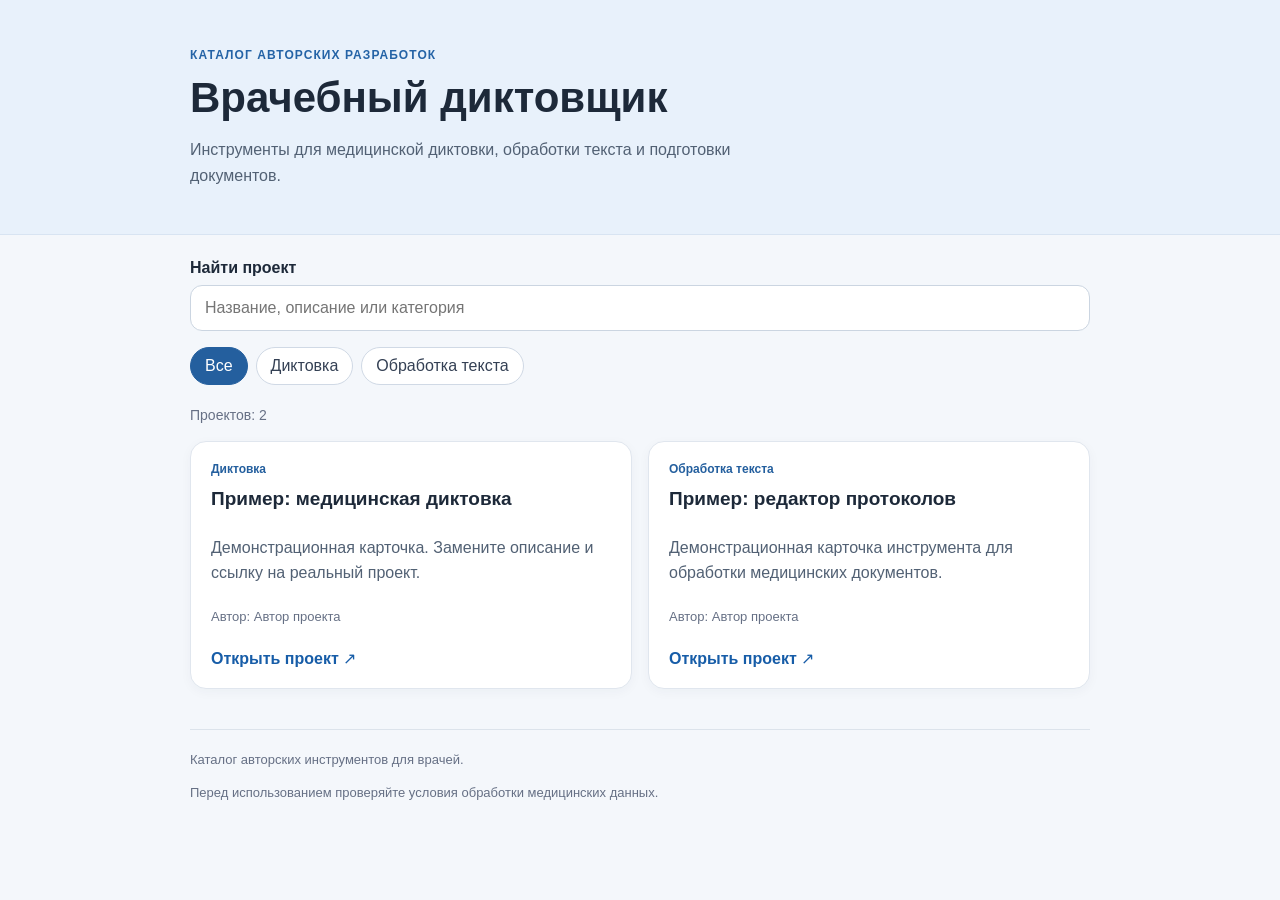
==== index.html @ 353eb16a "Fix encoding and restore catalog text" ====
<!doctype html>
<html lang="ru">
<head>
  <meta charset="utf-8">
  <meta name="viewport" content="width=device-width, initial-scale=1">
  <meta name="theme-color" content="#f4f7fb">
  <meta name="description" content="Каталог авторских инструментов для врачебной диктовки и подготовки медицинских документов.">
  <title>Врачебный диктовщик — каталог проектов</title>
  <link rel="stylesheet" href="./css/style.css">
  <script src="https://telegram.org/js/telegram-web-app.js"></script>
  <script src="./js/app.js" defer></script>
</head>
<body>
  <header class="hero">
    <div class="container">
      <p class="eyebrow">КАТАЛОГ АВТОРСКИХ РАЗРАБОТОК</p>
      <h1>Врачебный диктовщик</h1>
      <p class="subtitle">Инструменты для медицинской диктовки, обработки текста и подготовки документов.</p>
    </div>
  </header>

  <main class="container">
    <label class="search-label" for="search">Найти проект</label>
    <input id="search" class="search" type="search" placeholder="Название, описание или категория">

    <nav id="categories" class="categories" aria-label="Категории"></nav>
    <p id="status" class="status" role="status">Загрузка каталога…</p>
    <section id="projects" class="projects" aria-label="Проекты"></section>

    <footer>
      Каталог авторских инструментов для врачей.
      <p>Перед использованием проверяйте условия обработки медицинских данных.</p>
    </footer>
  </main>
</body>
</html>
---- css/style.css ----
:root {
  font-family: -apple-system, BlinkMacSystemFont, "Segoe UI", sans-serif;
  color: #1d2939;
  background: #f4f7fb;
  font-synthesis: none;
}

* { box-sizing: border-box; }
body { margin: 0; }
.container { width: min(100% - 32px, 900px); margin-inline: auto; }

.hero {
  padding: 36px 0 30px;
  background: #e8f1fb;
  border-bottom: 1px solid #d8e4f2;
}

.eyebrow { color: #2463a6; font-size: 12px; font-weight: 700; letter-spacing: .09em; }
h1 { margin: 12px 0; font-size: clamp(28px, 6vw, 42px); line-height: 1.12; }
.subtitle { max-width: 620px; color: #526174; line-height: 1.6; }

.search-label { display: block; margin: 24px 0 8px; font-weight: 600; }
.search {
  width: 100%; padding: 13px 14px; border: 1px solid #cbd5e1;
  border-radius: 12px; background: white; font: inherit;
}

.categories { display: flex; gap: 8px; overflow-x: auto; padding: 16px 0 8px; }
.category {
  flex: 0 0 auto; padding: 9px 14px; border: 1px solid #d0d9e5;
  border-radius: 999px; background: white; color: #344054; font: inherit; cursor: pointer;
}
.category[aria-pressed="true"] { color: white; background: #245f9e; border-color: #245f9e; }

.search:focus-visible, .category:focus-visible, .project-link:focus-visible {
  outline: 3px solid #77a9ed; outline-offset: 3px;
}

.status { color: #667085; font-size: 14px; }
.projects { display: grid; grid-template-columns: repeat(2, minmax(0, 1fr)); gap: 16px; margin: 18px 0 40px; }

.card {
  display: flex; flex-direction: column; align-items: flex-start; min-width: 0;
  padding: 20px; border: 1px solid #e0e6ee; border-radius: 16px;
  background: white; box-shadow: 0 3px 12px rgb(24 48 80 / 4%);
}

.project-image { width: 100%; max-height: 180px; margin-bottom: 14px; border-radius: 10px; object-fit: cover; }
.tag { color: #245f9e; font-size: 12px; font-weight: 700; }
.card h2 { margin: 10px 0 8px; font-size: 19px; line-height: 1.35; }
.description { color: #526174; line-height: 1.55; overflow-wrap: anywhere; }
.author { margin-top: auto; padding-top: 8px; color: #667085; font-size: 13px; }
.project-link { display: inline-block; margin-top: 12px; color: #175da8; font-weight: 650; text-decoration: none; }
.project-link:hover { text-decoration: underline; }

footer { padding: 20px 0 32px; border-top: 1px solid #dce3eb; color: #667085; font-size: 13px; line-height: 1.5; }

@media (max-width: 600px) {
  .hero { padding-top: 28px; }
  .projects { grid-template-columns: 1fr; }
  .card { padding: 18px; }
}
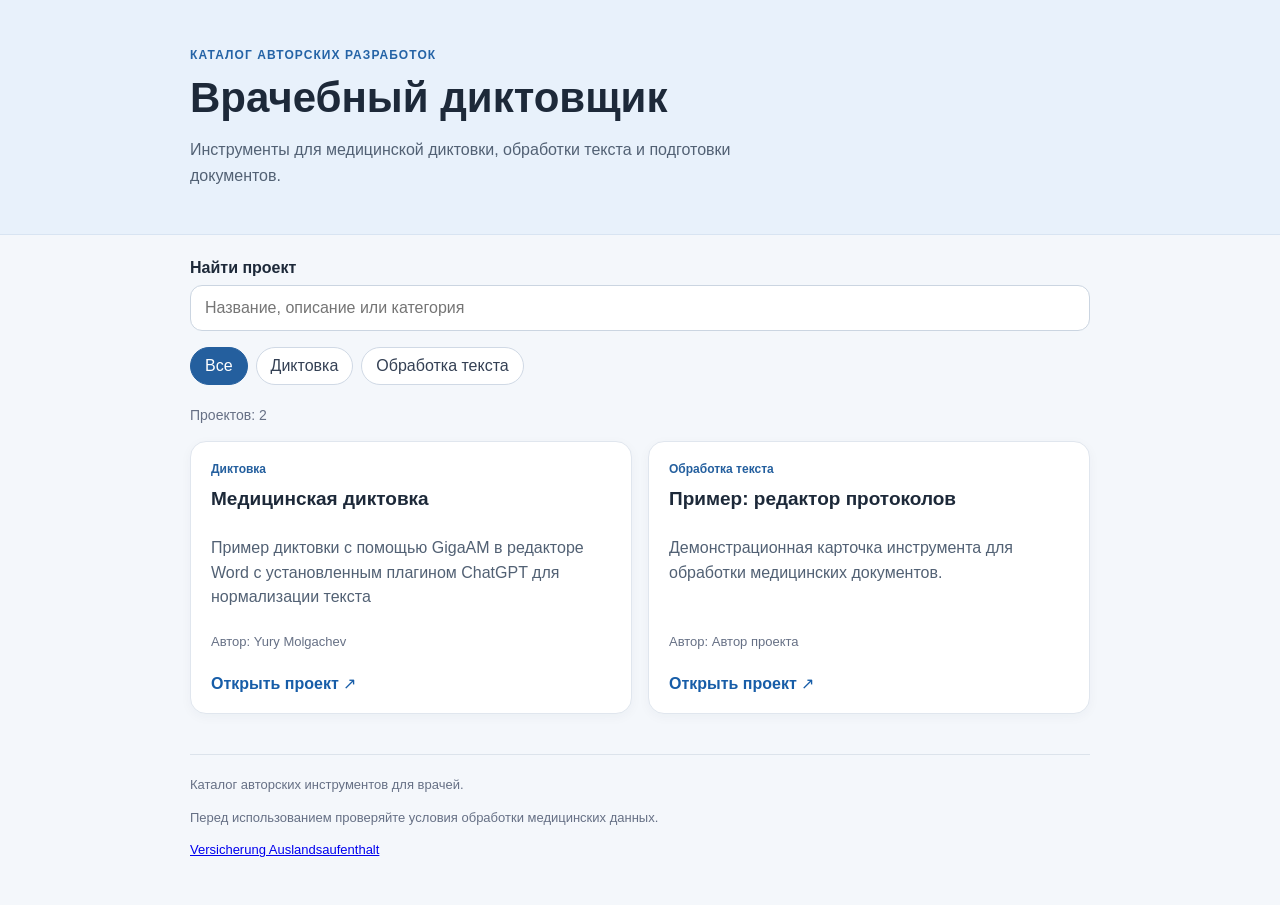
==== commit 0fd40ddd: "Update project catalog" ====
--- a/index.html
+++ b/index.html
@@ -30,6 +30,8 @@
     <footer>
       Каталог авторских инструментов для врачей.
       <p>Перед использованием проверяйте условия обработки медицинских данных.</p>
+	  <p> <a href='https://www.versicherungen.at/auslandsversicherung-rechner/'>Versicherung Auslandsaufenthalt</a> <script type='text/javascript' src='https://www.freevisitorcounters.com/auth.php?id=d7b0db8045197cb145e0db4b33088e4db3b7f06d'></script>
+<script type="text/javascript" src="https://www.freevisitorcounters.com/en/home/counter/1672122/t/5"></script></p>
     </footer>
   </main>
 </body>
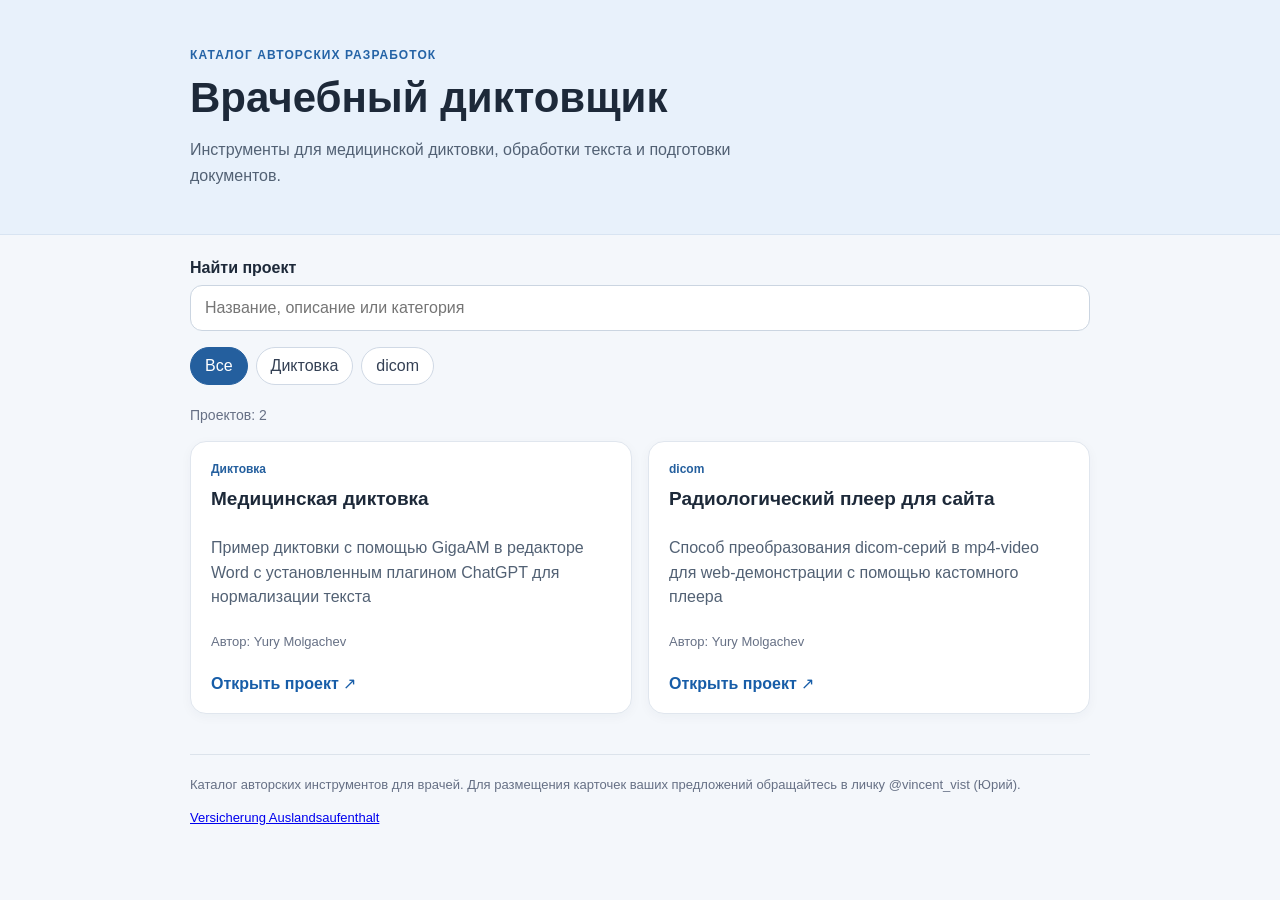
==== commit 028fc2e4: "Update project catalog" ====
--- a/index.html
+++ b/index.html
@@ -28,8 +28,7 @@
     <section id="projects" class="projects" aria-label="Проекты"></section>
 
     <footer>
-      Каталог авторских инструментов для врачей.
-      <p>Перед использованием проверяйте условия обработки медицинских данных.</p>
+      Каталог авторских инструментов для врачей. Для размещения карточек ваших предложений обращайтесь в личку @vincent_vist (Юрий).
 	  <p> <a href='https://www.versicherungen.at/auslandsversicherung-rechner/'>Versicherung Auslandsaufenthalt</a> <script type='text/javascript' src='https://www.freevisitorcounters.com/auth.php?id=d7b0db8045197cb145e0db4b33088e4db3b7f06d'></script>
 <script type="text/javascript" src="https://www.freevisitorcounters.com/en/home/counter/1672122/t/5"></script></p>
     </footer>
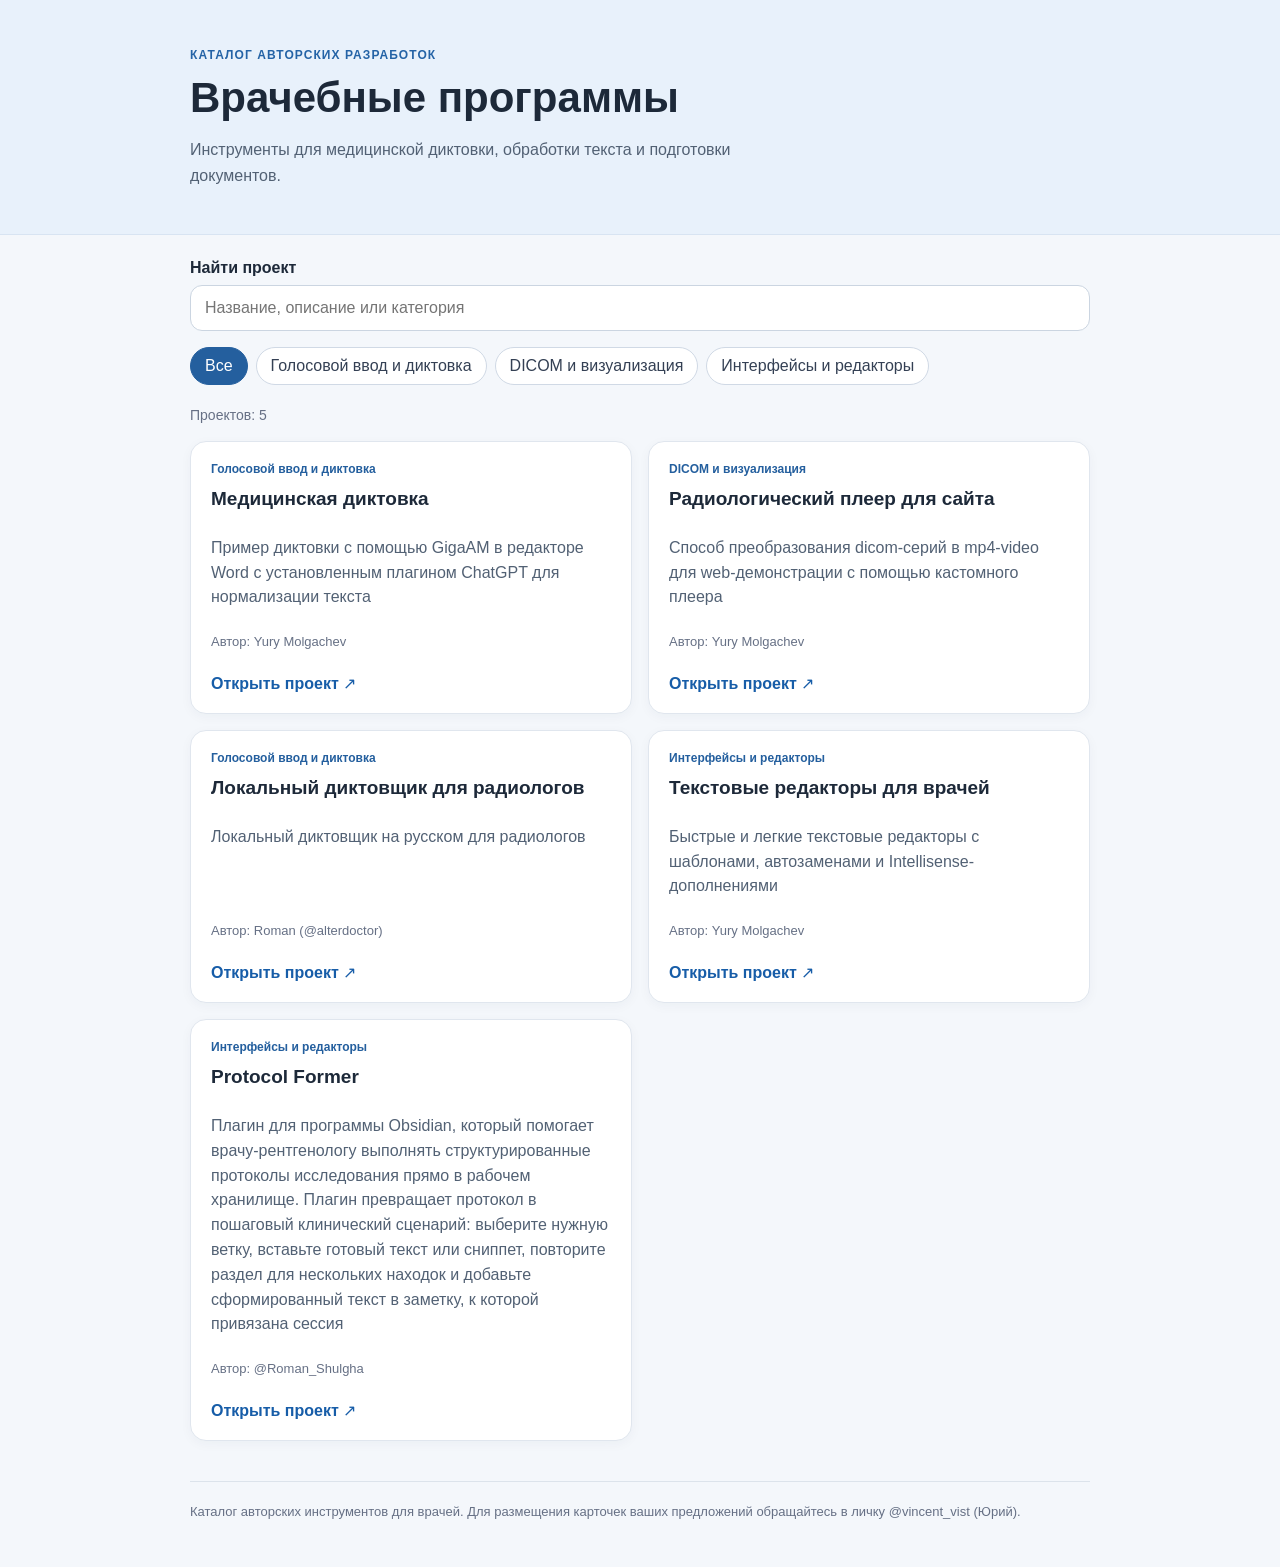
==== commit 02014131: "Update catalog" ====
--- a/index.html
+++ b/index.html
@@ -14,7 +14,7 @@
   <header class="hero">
     <div class="container">
       <p class="eyebrow">КАТАЛОГ АВТОРСКИХ РАЗРАБОТОК</p>
-      <h1>Врачебный диктовщик</h1>
+      <h1>Врачебные программы</h1>
       <p class="subtitle">Инструменты для медицинской диктовки, обработки текста и подготовки документов.</p>
     </div>
   </header>
@@ -29,7 +29,7 @@
 
     <footer>
       Каталог авторских инструментов для врачей. Для размещения карточек ваших предложений обращайтесь в личку @vincent_vist (Юрий).
-	  <p> <a href='https://www.versicherungen.at/auslandsversicherung-rechner/'>Versicherung Auslandsaufenthalt</a> <script type='text/javascript' src='https://www.freevisitorcounters.com/auth.php?id=d7b0db8045197cb145e0db4b33088e4db3b7f06d'></script>
+	  <p>  <script type='text/javascript' src='https://www.freevisitorcounters.com/auth.php?id=d7b0db8045197cb145e0db4b33088e4db3b7f06d'></script>
 <script type="text/javascript" src="https://www.freevisitorcounters.com/en/home/counter/1672122/t/5"></script></p>
     </footer>
   </main>
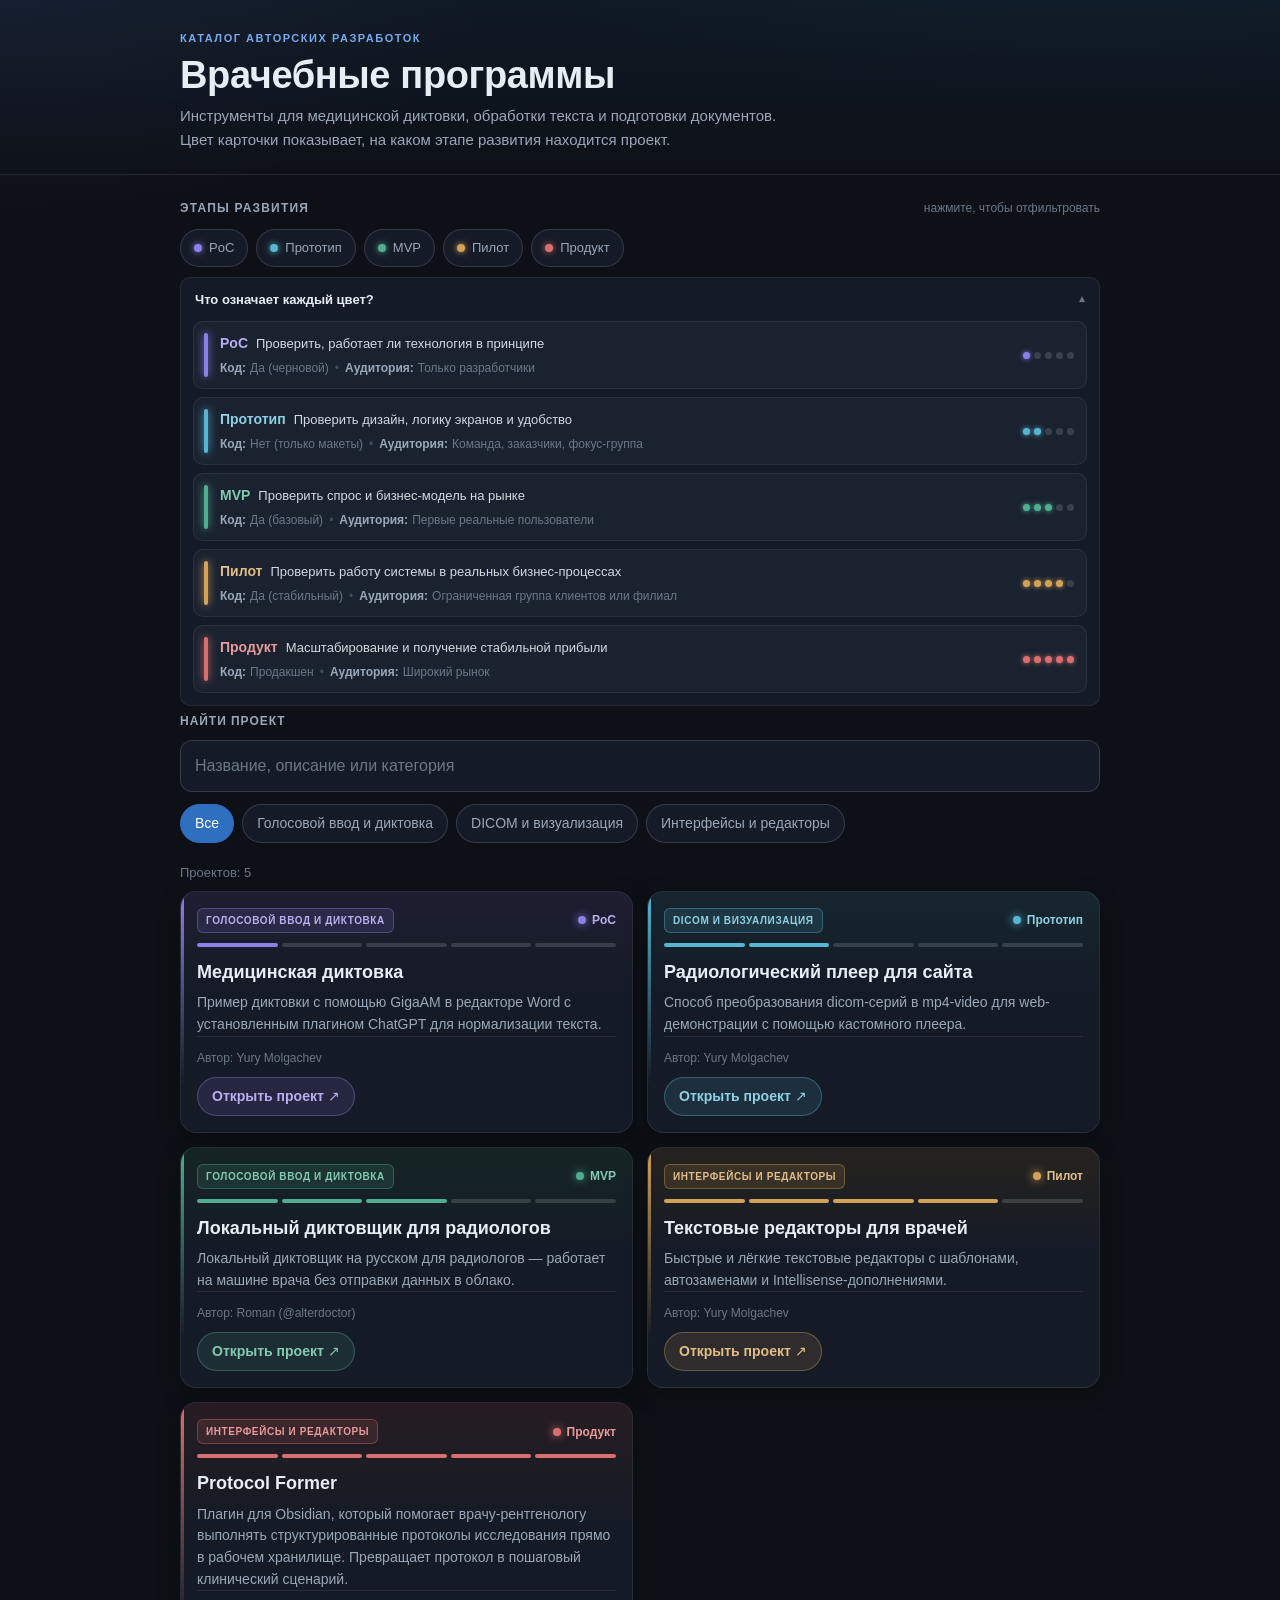
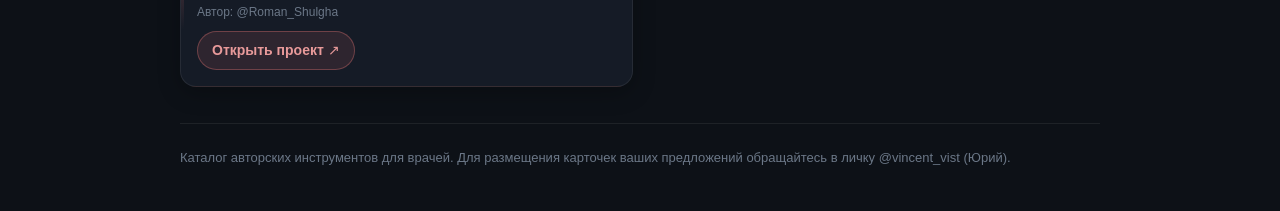
==== commit 98a32464: "Update catalog" ====
--- a/index.html
+++ b/index.html
@@ -2,36 +2,490 @@
 <html lang="ru">
 <head>
   <meta charset="utf-8">
-  <meta name="viewport" content="width=device-width, initial-scale=1">
-  <meta name="theme-color" content="#f4f7fb">
+  <meta name="viewport" content="width=device-width, initial-scale=1, viewport-fit=cover">
+  <meta name="theme-color" content="#0d1117">
   <meta name="description" content="Каталог авторских инструментов для врачебной диктовки и подготовки медицинских документов.">
   <title>Врачебный диктовщик — каталог проектов</title>
-  <link rel="stylesheet" href="./css/style.css">
   <script src="https://telegram.org/js/telegram-web-app.js"></script>
-  <script src="./js/app.js" defer></script>
+  <style>
+    /* ========== Базовая тёмная тема ========== */
+    :root {
+      --bg: #0d1117;
+      --surface: #151b26;
+      --surface-2: #1a2230;
+      --border: rgba(255,255,255,.07);
+      --border-strong: rgba(255,255,255,.14);
+      --text: #e6edf3;
+      --text-dim: #9aa7b8;
+      --text-faint: #6b7787;
+      --accent: #77a9ed;
+      --radius: 16px;
+      --radius-sm: 10px;
+      font-family: -apple-system, BlinkMacSystemFont, "Segoe UI", "Helvetica Neue", "Roboto", sans-serif;
+      color-scheme: dark;
+      color: var(--text);
+      background: var(--bg);
+      font-synthesis: none;
+      -webkit-text-size-adjust: 100%;
+      -webkit-tap-highlight-color: transparent;
+    }
+    * { box-sizing: border-box; }
+    html, body { min-height: 100%; }
+    body {
+      margin: 0;
+      background:
+        radial-gradient(1200px 480px at 85% -10%, rgba(86,140,232,.08), transparent 60%),
+        radial-gradient(900px 380px at 0% 0%, rgba(139,127,232,.06), transparent 55%),
+        var(--bg);
+      line-height: 1.5;
+      -webkit-font-smoothing: antialiased;
+    }
+    .container { width: min(100% - 28px, 920px); margin-inline: auto; }
+
+    /* ========== Цветовые подтемы этапов ==========
+       Спектр от «сырого/холодного» (PoC) к «зрелому/тёплому» (Продукт),
+       все в приглушённых полутонах, чтобы гармонировать с тёмной базой. */
+    [data-stage="poc"]     { --ac:#8b7fe8; --ac-soft:rgba(139,127,232,.13); --ac-text:#b8aef2; --ac-border:rgba(139,127,232,.38); }
+    [data-stage="proto"]   { --ac:#56b6d4; --ac-soft:rgba(86,182,212,.13);  --ac-text:#8ed0e4; --ac-border:rgba(86,182,212,.38); }
+    [data-stage="mvp"]     { --ac:#4fae8f; --ac-soft:rgba(79,174,143,.13);  --ac-text:#82cab0; --ac-border:rgba(79,174,143,.38); }
+    [data-stage="pilot"]   { --ac:#d4a256; --ac-soft:rgba(212,162,86,.13);  --ac-text:#e3bd86; --ac-border:rgba(212,162,86,.38); }
+    [data-stage="product"] { --ac:#d96e6e; --ac-soft:rgba(217,110,110,.13); --ac-text:#e89a9a; --ac-border:rgba(217,110,110,.38); }
+
+    /* ========== Hero ========== */
+    .hero {
+      padding: 30px 0 22px;
+      border-bottom: 1px solid var(--border);
+      background: linear-gradient(180deg, rgba(36,95,158,.10), transparent);
+    }
+    .eyebrow {
+      color: var(--accent); font-size: 11px; font-weight: 700; letter-spacing: .14em;
+      text-transform: uppercase; margin: 0 0 8px;
+    }
+    h1 { margin: 0 0 8px; font-size: clamp(26px, 6vw, 38px); line-height: 1.1; letter-spacing: -.01em; font-weight: 700; }
+    .subtitle { max-width: 620px; color: var(--text-dim); font-size: 15px; line-height: 1.6; margin: 0; }
+
+    /* ========== Заголовки секций ========== */
+    .section-title {
+      display: flex; align-items: center; gap: 8px;
+      margin: 24px 0 10px;
+      font-size: 12px; font-weight: 700; letter-spacing: .10em; text-transform: uppercase;
+      color: var(--text-dim);
+    }
+    .section-title .hint {
+      margin-left: auto; font-weight: 500; color: var(--text-faint);
+      text-transform: none; letter-spacing: 0; font-size: 12px;
+    }
+
+    /* ========== Чипы этапов (быстрый фильтр + мини-легенда) ========== */
+    .stage-chips { display: flex; gap: 8px; overflow-x: auto; padding: 2px 0 6px; scrollbar-width: none; }
+    .stage-chips::-webkit-scrollbar { display: none; }
+    .stage-chip {
+      flex: 0 0 auto; display: inline-flex; align-items: center; gap: 7px;
+      padding: 8px 13px; border: 1px solid var(--border-strong);
+      border-radius: 999px; background: var(--surface); color: var(--text-dim);
+      font: inherit; font-size: 13px; cursor: pointer; white-space: nowrap;
+      transition: all .15s ease;
+    }
+    .stage-chip .dot { width: 8px; height: 8px; border-radius: 50%; background: var(--ac); box-shadow: 0 0 6px var(--ac); }
+    .stage-chip:hover { color: var(--text); background: var(--surface-2); }
+    .stage-chip[aria-pressed="true"] {
+      color: #fff; background: var(--ac-soft); border-color: var(--ac-border);
+      box-shadow: 0 0 0 1px var(--ac-border) inset;
+    }
+
+    /* ========== Раскрываемая легенда с пояснениями ========== */
+    .legend-details {
+      margin: 4px 0 6px; background: var(--surface); border: 1px solid var(--border);
+      border-radius: var(--radius-sm); overflow: hidden;
+    }
+    .legend-details summary {
+      list-style: none; cursor: pointer; padding: 12px 14px;
+      font-size: 13px; font-weight: 600; color: var(--text);
+      display: flex; align-items: center; gap: 8px;
+    }
+    .legend-details summary::-webkit-details-marker { display: none; }
+    .legend-details summary::after {
+      content: "▾"; margin-left: auto; color: var(--text-faint); font-size: 12px; transition: transform .2s;
+    }
+    .legend-details[open] summary::after { transform: rotate(180deg); }
+    .legend { display: flex; flex-direction: column; gap: 8px; padding: 0 12px 12px; }
+    .legend-row {
+      display: grid; grid-template-columns: 4px 1fr auto; gap: 12px; align-items: stretch;
+      padding: 11px 12px 11px 10px; background: var(--surface-2);
+      border: 1px solid var(--border); border-radius: var(--radius-sm);
+      cursor: pointer; transition: background .15s ease, border-color .15s ease;
+      text-align: left; color: inherit; font: inherit; width: 100%;
+    }
+    .legend-row:hover { border-color: var(--ac-border); }
+    .legend-row[aria-pressed="true"] {
+      background: var(--ac-soft); border-color: var(--ac-border);
+      box-shadow: 0 0 0 1px var(--ac-border) inset;
+    }
+    .legend-bar { width: 4px; border-radius: 4px; background: var(--ac); box-shadow: 0 0 8px var(--ac); }
+    .legend-body { min-width: 0; }
+    .legend-head { display: flex; align-items: baseline; gap: 8px; flex-wrap: wrap; }
+    .legend-name { font-weight: 700; color: var(--ac-text); font-size: 14px; }
+    .legend-purpose { color: var(--text); font-size: 13px; opacity: .9; }
+    .legend-meta { display: flex; gap: 4px; flex-wrap: wrap; margin-top: 5px; font-size: 12px; color: var(--text-faint); }
+    .legend-meta b { color: var(--text-dim); font-weight: 600; }
+    .legend-meta .sep { opacity: .5; padding: 0 2px; }
+    .legend-dots { display: flex; gap: 4px; align-self: center; }
+    .legend-dots .d { width: 7px; height: 7px; border-radius: 50%; background: var(--border-strong); }
+    .legend-dots .d.on { background: var(--ac); box-shadow: 0 0 5px var(--ac); }
+
+    /* ========== Фильтры (поиск + категории) ========== */
+    .filters { display: flex; flex-direction: column; gap: 10px; margin: 4px 0; }
+    .search-label { font-size: 12px; font-weight: 700; letter-spacing: .08em; text-transform: uppercase; color: var(--text-dim); }
+    .search {
+      width: 100%; padding: 13px 14px; border: 1px solid var(--border-strong);
+      border-radius: 12px; background: var(--surface); color: var(--text); font: inherit;
+      transition: border-color .15s ease, box-shadow .15s ease;
+    }
+    .search::placeholder { color: var(--text-faint); }
+    .search:focus-visible { outline: none; border-color: var(--accent); box-shadow: 0 0 0 3px rgba(119,169,237,.2); }
+
+    .active-stage {
+      display: none; align-items: center; gap: 8px; align-self: flex-start;
+      padding: 7px 12px; border-radius: 999px; background: var(--ac-soft);
+      border: 1px solid var(--ac-border); color: var(--ac-text);
+      font-size: 13px; font-weight: 600; cursor: pointer;
+    }
+    .active-stage.show { display: inline-flex; }
+    .active-stage .x { opacity: .7; font-weight: 400; }
+
+    .categories { display: flex; gap: 8px; overflow-x: auto; padding: 2px 0 4px; scrollbar-width: none; }
+    .categories::-webkit-scrollbar { display: none; }
+    .category {
+      flex: 0 0 auto; padding: 8px 14px; border: 1px solid var(--border-strong);
+      border-radius: 999px; background: var(--surface); color: var(--text-dim);
+      font: inherit; font-size: 14px; cursor: pointer; white-space: nowrap; transition: all .15s ease;
+    }
+    .category:hover { color: var(--text); background: var(--surface-2); }
+    .category[aria-pressed="true"] { color: #fff; background: #2f6fbf; border-color: #2f6fbf; }
+
+    /* ========== Каталог проектов ========== */
+    .status { color: var(--text-faint); font-size: 13px; margin: 16px 0 6px; }
+    .projects { display: grid; grid-template-columns: repeat(2, minmax(0, 1fr)); gap: 14px; margin: 8px 0 36px; }
+
+    .card {
+      display: flex; flex-direction: column; min-width: 0;
+      padding: 16px; border: 1px solid var(--border); border-radius: var(--radius);
+      background: linear-gradient(180deg, var(--ac-soft), var(--surface) 42%);
+      box-shadow: 0 6px 22px rgba(0,0,0,.25);
+      position: relative; overflow: hidden;
+      transition: transform .12s ease, border-color .15s ease, box-shadow .15s ease;
+    }
+    .card::before {
+      content: ""; position: absolute; left: 0; top: 0; bottom: 0; width: 3px;
+      background: linear-gradient(180deg, var(--ac), transparent 80%);
+    }
+    .card:hover { transform: translateY(-2px); border-color: var(--ac-border); box-shadow: 0 10px 28px rgba(0,0,0,.32); }
+    .top-row { display: flex; align-items: center; justify-content: space-between; gap: 10px; margin-bottom: 8px; }
+    .tag {
+      color: var(--ac-text); font-size: 10px; font-weight: 700; letter-spacing: .06em;
+      text-transform: uppercase; padding: 4px 8px; border-radius: 6px;
+      background: var(--ac-soft); border: 1px solid var(--ac-border);
+      max-width: 60%; overflow: hidden; text-overflow: ellipsis; white-space: nowrap;
+    }
+    .stage-badge { display: inline-flex; align-items: center; gap: 6px; font-size: 12px; font-weight: 700; color: var(--ac-text); }
+    .stage-badge .dot { width: 8px; height: 8px; border-radius: 50%; background: var(--ac); box-shadow: 0 0 8px var(--ac); }
+    .progress { display: flex; gap: 4px; margin: 2px 0 12px; }
+    .progress .p { flex: 1; height: 4px; border-radius: 4px; background: var(--border-strong); }
+    .progress .p.on { background: var(--ac); }
+    .card h2 { margin: 2px 0 8px; font-size: 18px; line-height: 1.3; font-weight: 700; }
+    .description { color: var(--text-dim); font-size: 14px; line-height: 1.55; overflow-wrap: anywhere; margin: 0; }
+    .project-image { width: 100%; max-height: 170px; margin-bottom: 12px; border-radius: var(--radius-sm); object-fit: cover; }
+    .card-footer { margin-top: auto; padding-top: 12px; border-top: 1px solid var(--border); }
+    .author { color: var(--text-faint); font-size: 12px; margin: 0 0 10px; }
+    .project-link {
+      display: inline-flex; align-items: center; gap: 4px;
+      color: var(--ac-text); font-weight: 650; font-size: 14px; text-decoration: none;
+      padding: 8px 14px; border-radius: 999px; background: var(--ac-soft); border: 1px solid var(--ac-border);
+      transition: background .15s ease, transform .1s ease;
+    }
+    .project-link:hover { background: var(--ac-border); }
+    .project-link:active { transform: scale(.98); }
+
+    .empty { color: var(--text-faint); padding: 40px 0; text-align: center; font-size: 14px; }
+
+    /* ========== Подвал ========== */
+    footer {
+      padding: 18px 0 36px; border-top: 1px solid var(--border); color: var(--text-faint);
+      font-size: 13px; line-height: 1.55;
+    }
+    footer p { margin: 6px 0; }
+
+    @media (max-width: 600px) {
+      .hero { padding: 24px 0 18px; }
+      .projects { grid-template-columns: 1fr; }
+      .card { padding: 14px; }
+      .legend-meta { font-size: 11px; }
+    }
+  </style>
 </head>
 <body>
   <header class="hero">
     <div class="container">
-      <p class="eyebrow">КАТАЛОГ АВТОРСКИХ РАЗРАБОТОК</p>
+      <p class="eyebrow">Каталог авторских разработок</p>
       <h1>Врачебные программы</h1>
-      <p class="subtitle">Инструменты для медицинской диктовки, обработки текста и подготовки документов.</p>
+      <p class="subtitle">Инструменты для медицинской диктовки, обработки текста и подготовки документов. Цвет карточки показывает, на каком этапе развития находится проект.</p>
     </div>
   </header>
 
   <main class="container">
-    <label class="search-label" for="search">Найти проект</label>
-    <input id="search" class="search" type="search" placeholder="Название, описание или категория">
-
-    <nav id="categories" class="categories" aria-label="Категории"></nav>
+    <!-- Быстрый фильтр по этапам (он же мини-легенда цветов) -->
+    <h2 class="section-title">Этапы развития <span class="hint">нажмите, чтобы отфильтровать</span></h2>
+    <nav id="stageChips" class="stage-chips" aria-label="Фильтр по этапу развития"></nav>
+
+    <!-- Раскрываемая легенда с полными пояснениями -->
+    <details class="legend-details" open>
+      <summary>Что означает каждый цвет?</summary>
+      <div id="legend" class="legend" aria-label="Легенда этапов"></div>
+    </details>
+
+    <!-- Поиск и фильтр по категориям -->
+    <div class="filters">
+      <label class="search-label" for="search">Найти проект</label>
+      <input id="search" class="search" type="search" placeholder="Название, описание или категория">
+      <button id="activeStage" class="active-stage" type="button">
+        <span class="lbl"></span><span class="x">✕ сбросить этап</span>
+      </button>
+      <nav id="categories" class="categories" aria-label="Категории"></nav>
+    </div>
+
     <p id="status" class="status" role="status">Загрузка каталога…</p>
     <section id="projects" class="projects" aria-label="Проекты"></section>
 
     <footer>
-      Каталог авторских инструментов для врачей. Для размещения карточек ваших предложений обращайтесь в личку @vincent_vist (Юрий).
-	  <p>  <script type='text/javascript' src='https://www.freevisitorcounters.com/auth.php?id=d7b0db8045197cb145e0db4b33088e4db3b7f06d'></script>
-<script type="text/javascript" src="https://www.freevisitorcounters.com/en/home/counter/1672122/t/5"></script></p>
+      <p>Каталог авторских инструментов для врачей. Для размещения карточек ваших предложений обращайтесь в личку @vincent_vist (Юрий).</p>
     </footer>
   </main>
+
+  <script>
+    /* ===== Этапы развития (порядок = зрелость) ===== */
+    const STAGES = [
+      { id:"poc",     order:1, name:"PoC",      purpose:"Проверить, работает ли технология в принципе",           code:"Да (черновой)",          audience:"Только разработчики" },
+      { id:"proto",   order:2, name:"Прототип", purpose:"Проверить дизайн, логику экранов и удобство",            code:"Нет (только макеты)",     audience:"Команда, заказчики, фокус-группа" },
+      { id:"mvp",     order:3, name:"MVP",       purpose:"Проверить спрос и бизнес-модель на рынке",              code:"Да (базовый)",            audience:"Первые реальные пользователи" },
+      { id:"pilot",   order:4, name:"Пилот",    purpose:"Проверить работу системы в реальных бизнес-процессах",  code:"Да (стабильный)",         audience:"Ограниченная группа клиентов или филиал" },
+      { id:"product", order:5, name:"Продукт",  purpose:"Масштабирование и получение стабильной прибыли",       code:"Продакшен",               audience:"Широкий рынок" }
+    ];
+    const stageById = id => STAGES.find(s => s.id === id) || STAGES[0];
+
+    /* ===== Каталог проектов (поле stage задаёт цветовую тему карточки) ===== */
+    const PROJECTS = [
+      { id:"demo-dictation", stage:"poc", title:"Медицинская диктовка",
+        description:"Пример диктовки с помощью GigaAM в редакторе Word с установленным плагином ChatGPT для нормализации текста.",
+        category:"Голосовой ввод и диктовка",
+        url:"https://t.me/Radiology_AI_Lab/1/4519", author:"Yury Molgachev", image:"" },
+      { id:"mp4-video", stage:"proto", title:"Радиологический плеер для сайта",
+        description:"Способ преобразования dicom-серий в mp4-video для web-демонстрации с помощью кастомного плеера.",
+        category:"DICOM и визуализация",
+        url:"https://radiographia.github.io/ai/#player", author:"Yury Molgachev", image:"" },
+      { id:"dictophone", stage:"mvp", title:"Локальный диктовщик для радиологов",
+        description:"Локальный диктовщик на русском для радиологов — работает на машине врача без отправки данных в облако.",
+        category:"Голосовой ввод и диктовка",
+        url:"https://t.me/radvibelab/18", author:"Roman (@alterdoctor)", image:"" },
+      { id:"editors", stage:"pilot", title:"Текстовые редакторы для врачей",
+        description:"Быстрые и лёгкие текстовые редакторы с шаблонами, автозаменами и Intellisense-дополнениями.",
+        category:"Интерфейсы и редакторы",
+        url:"https://t.me/Radiology_AI_Lab/4025/4895", author:"Yury Molgachev", image:"" },
+      { id:"protocol-former", stage:"product", title:"Protocol Former",
+        description:"Плагин для Obsidian, который помогает врачу-рентгенологу выполнять структурированные протоколы исследования прямо в рабочем хранилище. Превращает протокол в пошаговый клинический сценарий.",
+        category:"Интерфейсы и редакторы",
+        url:"https://github.com/vegacepticon/protocol-former/blob/main/README.ru.md", author:"@Roman_Shulgha", image:"" }
+    ];
+
+    /* ===== DOM ===== */
+    const stageChipsRoot = document.querySelector("#stageChips");
+    const legendRoot = document.querySelector("#legend");
+    const projectsRoot = document.querySelector("#projects");
+    const categoriesRoot = document.querySelector("#categories");
+    const searchInput = document.querySelector("#search");
+    const status = document.querySelector("#status");
+    const activeStageBtn = document.querySelector("#activeStage");
+
+    let activeCategory = "Все";
+    let activeStage = null; // null = показать все этапы
+
+    function el(tag, className, text) {
+      const n = document.createElement(tag);
+      if (className) n.className = className;
+      if (text !== undefined) n.textContent = text;
+      return n;
+    }
+
+    /* ===== Чипы этапов (быстрый фильтр) ===== */
+    function renderStageChips() {
+      stageChipsRoot.replaceChildren();
+      for (const s of STAGES) {
+        const chip = document.createElement("button");
+        chip.type = "button";
+        chip.className = "stage-chip";
+        chip.dataset.stage = s.id;
+        chip.setAttribute("aria-pressed", String(activeStage === s.id));
+        chip.append(el("span", "dot"), document.createTextNode(s.name));
+        chip.addEventListener("click", () => toggleStage(s.id));
+        stageChipsRoot.append(chip);
+      }
+    }
+
+    /* ===== Легенда с пояснениями (тоже кликабельна) ===== */
+    function renderLegend() {
+      legendRoot.replaceChildren();
+      for (const s of STAGES) {
+        const row = document.createElement("button");
+        row.type = "button";
+        row.className = "legend-row";
+        row.dataset.stage = s.id;
+        row.setAttribute("aria-pressed", String(activeStage === s.id));
+
+        row.append(el("span", "legend-bar"));
+
+        const body = el("div", "legend-body");
+        const head = el("div", "legend-head");
+        head.append(el("span", "legend-name", s.name));
+        head.append(el("span", "legend-purpose", s.purpose));
+        body.append(head);
+
+        const meta = el("div", "legend-meta");
+        meta.append(el("b", "", "Код:"), document.createTextNode(" " + s.code));
+        meta.append(el("span", "sep", "•"));
+        meta.append(el("b", "", "Аудитория:"), document.createTextNode(" " + s.audience));
+        body.append(meta);
+        row.append(body);
+
+        const dots = el("div", "legend-dots");
+        for (let i = 1; i <= 5; i++) dots.append(el("span", i <= s.order ? "d on" : "d"));
+        row.append(dots);
+
+        row.addEventListener("click", () => toggleStage(s.id));
+        legendRoot.append(row);
+      }
+    }
+
+    function toggleStage(id) {
+      activeStage = activeStage === id ? null : id;
+      renderStageChips();
+      renderLegend();
+      renderActiveStage();
+      renderProjects();
+    }
+
+    function renderActiveStage() {
+      if (!activeStage) { activeStageBtn.classList.remove("show"); return; }
+      const s = stageById(activeStage);
+      activeStageBtn.classList.add("show");
+      activeStageBtn.dataset.stage = s.id;
+      activeStageBtn.querySelector(".lbl").textContent = "Этап: " + s.name;
+    }
+    activeStageBtn.addEventListener("click", () => {
+      activeStage = null;
+      renderStageChips(); renderLegend(); renderActiveStage(); renderProjects();
+    });
+
+    /* ===== Категории ===== */
+    function renderCategories() {
+      categoriesRoot.replaceChildren();
+      const names = ["Все", ...new Set(PROJECTS.map(p => p.category).filter(Boolean))];
+      for (const name of names) {
+        const b = el("button", "category", name);
+        b.type = "button";
+        b.setAttribute("aria-pressed", String(name === activeCategory));
+        b.addEventListener("click", () => {
+          activeCategory = name; renderCategories(); renderProjects();
+        });
+        categoriesRoot.append(b);
+      }
+    }
+
+    /* ===== Проекты ===== */
+    function safeUrl(v) {
+      try { const u = new URL(v); return ["https:","http:"].includes(u.protocol) ? u.href : null; }
+      catch { return null; }
+    }
+
+    function renderProjects() {
+      const q = searchInput.value.trim().toLocaleLowerCase("ru");
+      const filtered = PROJECTS.filter(p => {
+        const searchable = [p.title, p.description, p.category, p.author].join(" ").toLocaleLowerCase("ru");
+        return (activeCategory === "Все" || p.category === activeCategory)
+          && (!activeStage || p.stage === activeStage)
+          && searchable.includes(q);
+      });
+
+      projectsRoot.replaceChildren();
+      for (const p of filtered) {
+        const card = el("article", "card");
+        card.dataset.stage = p.stage;
+        const s = stageById(p.stage);
+
+        if (p.image) {
+          const iu = safeUrl(p.image);
+          if (iu) {
+            const img = el("img", "project-image");
+            img.src = iu; img.alt = ""; img.loading = "lazy";
+            img.addEventListener("error", () => img.remove(), { once: true });
+            card.append(img);
+          }
+        }
+
+        const top = el("div", "top-row");
+        top.append(el("span", "tag", p.category || "Проект"));
+        const badge = el("span", "stage-badge");
+        badge.append(el("span", "dot"), document.createTextNode(s.name));
+        top.append(badge);
+        card.append(top);
+
+        // Индикатор прогресса: 5 сегментов, закрашены до текущего этапа
+        const prog = el("div", "progress");
+        for (let i = 1; i <= 5; i++) prog.append(el("span", i <= s.order ? "p on" : "p"));
+        card.append(prog);
+
+        card.append(el("h2", "", p.title));
+        card.append(el("p", "description", p.description));
+
+        const footer = el("div", "card-footer");
+        footer.append(el("p", "author", "Автор: " + (p.author || "не указан")));
+        const url = safeUrl(p.url);
+        if (url) {
+          const link = el("a", "project-link", "Открыть проект");
+          link.href = url; link.target = "_blank"; link.rel = "noopener noreferrer";
+          link.append(document.createTextNode(" ↗"));
+          footer.append(link);
+        }
+        card.append(footer);
+        projectsRoot.append(card);
+      }
+
+      if (!filtered.length) {
+        projectsRoot.replaceChildren(el("p", "empty", "По вашему запросу ничего не найдено."));
+      }
+
+      const stageLabel = activeStage ? " · этап: " + stageById(activeStage).name : "";
+      status.textContent = filtered.length
+        ? "Проектов: " + filtered.length + stageLabel
+        : "Ничего не найдено. Измените запрос или сбросьте фильтры.";
+    }
+
+    /* ===== Инициализация ===== */
+    function init() {
+      renderStageChips();
+      renderLegend();
+      renderActiveStage();
+      renderCategories();
+      renderProjects();
+
+      const tg = window.Telegram?.WebApp;
+      if (tg) {
+        tg.ready();
+        tg.expand();
+        try { tg.setHeaderColor("#0d1117"); } catch(e){}
+        try { tg.setBackgroundColor("#0d1117"); } catch(e){}
+      }
+    }
+    searchInput.addEventListener("input", renderProjects);
+    init();
+  </script>
 </body>
 </html>
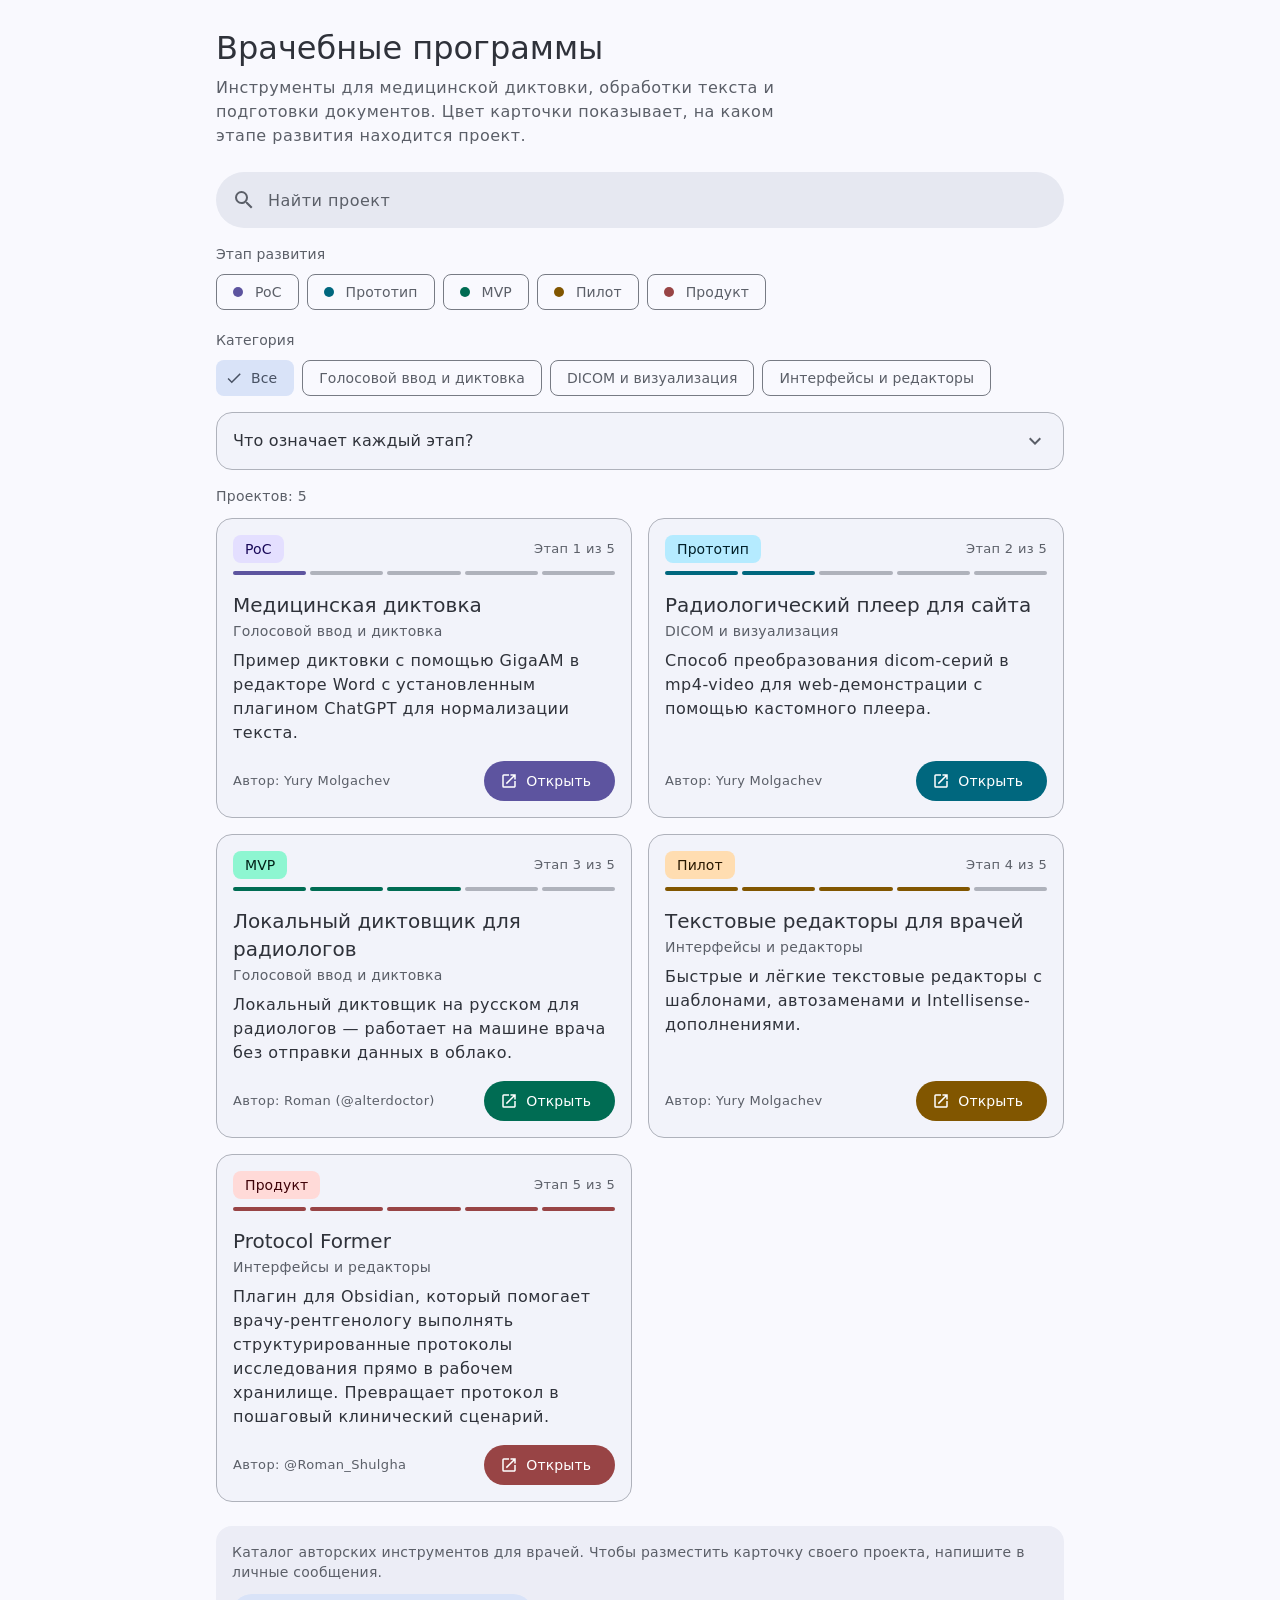
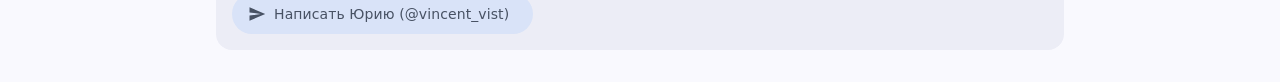
==== commit 6a52766a: "Update catalog" ====
--- a/index.html
+++ b/index.html
@@ -3,261 +3,288 @@
 <head>
   <meta charset="utf-8">
   <meta name="viewport" content="width=device-width, initial-scale=1, viewport-fit=cover">
-  <meta name="theme-color" content="#0d1117">
+  <meta name="theme-color" content="#F9F9FE">
+  <meta name="color-scheme" content="light dark">
   <meta name="description" content="Каталог авторских инструментов для врачебной диктовки и подготовки медицинских документов.">
   <title>Врачебный диктовщик — каталог проектов</title>
   <script src="https://telegram.org/js/telegram-web-app.js"></script>
+  <script>
+    /* Тема выбирается до первой отрисовки: Telegram → системная → светлая */
+    (function () {
+      var tg = window.Telegram && window.Telegram.WebApp;
+      var inTg = tg && tg.platform && tg.platform !== "unknown";
+      var dark = inTg ? tg.colorScheme === "dark"
+                      : window.matchMedia && matchMedia("(prefers-color-scheme: dark)").matches;
+      document.documentElement.dataset.theme = dark ? "dark" : "light";
+    })();
+  </script>
   <style>
-    /* ========== Базовая тёмная тема ========== */
+    /* =====================================================================
+       Material Design 3 — токены
+       Схема сгенерирована из seed #2F6FBF (HCT, tonal spot).
+       Этапы — отдельные тональные палитры: tone 40/90 (светлая) и 80/30 (тёмная).
+       ===================================================================== */
     :root {
-      --bg: #0d1117;
-      --surface: #151b26;
-      --surface-2: #1a2230;
-      --border: rgba(255,255,255,.07);
-      --border-strong: rgba(255,255,255,.14);
-      --text: #e6edf3;
-      --text-dim: #9aa7b8;
-      --text-faint: #6b7787;
-      --accent: #77a9ed;
-      --radius: 16px;
-      --radius-sm: 10px;
-      font-family: -apple-system, BlinkMacSystemFont, "Segoe UI", "Helvetica Neue", "Roboto", sans-serif;
-      color-scheme: dark;
-      color: var(--text);
-      background: var(--bg);
-      font-synthesis: none;
+      color-scheme: light;
+      --primary: #45608A;            --on-primary: #F8F8FF;
+      --primary-container: #AFCAFB;  --on-primary-container: #26436B;
+      --secondary-container: #D9E3F8; --on-secondary-container: #485264;
+      --surface: #F9F9FE;            --on-surface: #2F323A;
+      --on-surface-variant: #5B5F68;
+      --surface-container-low: #F2F3FA;
+      --surface-container: #ECEDF6;
+      --surface-container-high: #E6E8F1;
+      --surface-container-highest: #DFE2EC;
+      --outline: #777B84;            --outline-variant: #AFB2BB;
+
+      /* Тональные палитры этапов: st = акцент, st-c = контейнер */
+      --poc-st:#5D549F;     --poc-on-st:#FFFFFF;     --poc-st-c:#E4DFFF;     --poc-on-st-c:#190959;
+      --proto-st:#00677E;   --proto-on-st:#FFFFFF;   --proto-st-c:#B5EBFF;   --proto-on-st-c:#001F28;
+      --mvp-st:#006C53;     --mvp-on-st:#FFFFFF;     --mvp-st-c:#8EF6D1;     --mvp-on-st-c:#002117;
+      --pilot-st:#815600;   --pilot-on-st:#FFFFFF;   --pilot-st-c:#FFDDB1;   --pilot-on-st-c:#291800;
+      --product-st:#984445; --product-on-st:#FFFFFF; --product-st-c:#FFDAD8; --product-on-st-c:#3F0208;
+
+      /* Формы */
+      --shape-xs: 4px; --shape-sm: 8px; --shape-md: 12px; --shape-lg: 16px; --shape-xl: 28px; --shape-full: 999px;
+
+      /* Типографика: системный стек (Roboto на Android, SF на iOS), без внешних шрифтов */
+      font-family: Roboto, "Segoe UI", system-ui, -apple-system, "Helvetica Neue", Arial, sans-serif;
       -webkit-text-size-adjust: 100%;
       -webkit-tap-highlight-color: transparent;
-    }
+      font-synthesis: none;
+    }
+    :root[data-theme="dark"] {
+      color-scheme: dark;
+      --primary: #B3C7ED;            --on-primary: #2D4160;
+      --primary-container: #3F5373;  --on-primary-container: #D6E4FF;
+      --secondary-container: #323C4D; --on-secondary-container: #B6C0D4;
+      --surface: #0C0E12;            --on-surface: #E2E5EF;
+      --on-surface-variant: #A8ABB4;
+      --surface-container-low: #111318;
+      --surface-container: #171A1F;
+      --surface-container-high: #1C2026;
+      --surface-container-highest: #22262D;
+      --outline: #72757E;            --outline-variant: #444850;
+
+      --poc-st:#C7BFFF;     --poc-on-st:#2E246E;     --poc-st-c:#453C86;     --poc-on-st-c:#E4DFFF;
+      --proto-st:#6DD4F5;   --proto-on-st:#003543;   --proto-st-c:#004E60;   --proto-on-st-c:#B5EBFF;
+      --mvp-st:#72D9B6;     --mvp-on-st:#00382A;     --mvp-st-c:#00513D;     --mvp-on-st-c:#8EF6D1;
+      --pilot-st:#FBBB57;   --pilot-on-st:#442B00;   --pilot-st-c:#614000;   --pilot-on-st-c:#FFDDB1;
+      --product-st:#FFB3B1; --product-on-st:#5D171B; --product-st-c:#7A2D2F; --product-on-st-c:#FFDAD8;
+    }
+    [data-stage="poc"]     { --st:var(--poc-st);     --on-st:var(--poc-on-st);     --st-c:var(--poc-st-c);     --on-st-c:var(--poc-on-st-c); }
+    [data-stage="proto"]   { --st:var(--proto-st);   --on-st:var(--proto-on-st);   --st-c:var(--proto-st-c);   --on-st-c:var(--proto-on-st-c); }
+    [data-stage="mvp"]     { --st:var(--mvp-st);     --on-st:var(--mvp-on-st);     --st-c:var(--mvp-st-c);     --on-st-c:var(--mvp-on-st-c); }
+    [data-stage="pilot"]   { --st:var(--pilot-st);   --on-st:var(--pilot-on-st);   --st-c:var(--pilot-st-c);   --on-st-c:var(--pilot-on-st-c); }
+    [data-stage="product"] { --st:var(--product-st); --on-st:var(--product-on-st); --st-c:var(--product-st-c); --on-st-c:var(--product-on-st-c); }
+
     * { box-sizing: border-box; }
-    html, body { min-height: 100%; }
+    html { background: var(--surface); }
     body {
-      margin: 0;
-      background:
-        radial-gradient(1200px 480px at 85% -10%, rgba(86,140,232,.08), transparent 60%),
-        radial-gradient(900px 380px at 0% 0%, rgba(139,127,232,.06), transparent 55%),
-        var(--bg);
-      line-height: 1.5;
+      margin: 0; min-height: 100vh;
+      background: var(--surface); color: var(--on-surface);
+      font-size: 16px; line-height: 24px; letter-spacing: .03125em;
       -webkit-font-smoothing: antialiased;
-    }
-    .container { width: min(100% - 28px, 920px); margin-inline: auto; }
-
-    /* ========== Цветовые подтемы этапов ==========
-       Спектр от «сырого/холодного» (PoC) к «зрелому/тёплому» (Продукт),
-       все в приглушённых полутонах, чтобы гармонировать с тёмной базой. */
-    [data-stage="poc"]     { --ac:#8b7fe8; --ac-soft:rgba(139,127,232,.13); --ac-text:#b8aef2; --ac-border:rgba(139,127,232,.38); }
-    [data-stage="proto"]   { --ac:#56b6d4; --ac-soft:rgba(86,182,212,.13);  --ac-text:#8ed0e4; --ac-border:rgba(86,182,212,.38); }
-    [data-stage="mvp"]     { --ac:#4fae8f; --ac-soft:rgba(79,174,143,.13);  --ac-text:#82cab0; --ac-border:rgba(79,174,143,.38); }
-    [data-stage="pilot"]   { --ac:#d4a256; --ac-soft:rgba(212,162,86,.13);  --ac-text:#e3bd86; --ac-border:rgba(212,162,86,.38); }
-    [data-stage="product"] { --ac:#d96e6e; --ac-soft:rgba(217,110,110,.13); --ac-text:#e89a9a; --ac-border:rgba(217,110,110,.38); }
-
-    /* ========== Hero ========== */
-    .hero {
-      padding: 30px 0 22px;
-      border-bottom: 1px solid var(--border);
-      background: linear-gradient(180deg, rgba(36,95,158,.10), transparent);
-    }
-    .eyebrow {
-      color: var(--accent); font-size: 11px; font-weight: 700; letter-spacing: .14em;
-      text-transform: uppercase; margin: 0 0 8px;
-    }
-    h1 { margin: 0 0 8px; font-size: clamp(26px, 6vw, 38px); line-height: 1.1; letter-spacing: -.01em; font-weight: 700; }
-    .subtitle { max-width: 620px; color: var(--text-dim); font-size: 15px; line-height: 1.6; margin: 0; }
-
-    /* ========== Заголовки секций ========== */
-    .section-title {
-      display: flex; align-items: center; gap: 8px;
-      margin: 24px 0 10px;
-      font-size: 12px; font-weight: 700; letter-spacing: .10em; text-transform: uppercase;
-      color: var(--text-dim);
-    }
-    .section-title .hint {
-      margin-left: auto; font-weight: 500; color: var(--text-faint);
-      text-transform: none; letter-spacing: 0; font-size: 12px;
-    }
-
-    /* ========== Чипы этапов (быстрый фильтр + мини-легенда) ========== */
-    .stage-chips { display: flex; gap: 8px; overflow-x: auto; padding: 2px 0 6px; scrollbar-width: none; }
-    .stage-chips::-webkit-scrollbar { display: none; }
-    .stage-chip {
-      flex: 0 0 auto; display: inline-flex; align-items: center; gap: 7px;
-      padding: 8px 13px; border: 1px solid var(--border-strong);
-      border-radius: 999px; background: var(--surface); color: var(--text-dim);
-      font: inherit; font-size: 13px; cursor: pointer; white-space: nowrap;
-      transition: all .15s ease;
-    }
-    .stage-chip .dot { width: 8px; height: 8px; border-radius: 50%; background: var(--ac); box-shadow: 0 0 6px var(--ac); }
-    .stage-chip:hover { color: var(--text); background: var(--surface-2); }
-    .stage-chip[aria-pressed="true"] {
-      color: #fff; background: var(--ac-soft); border-color: var(--ac-border);
-      box-shadow: 0 0 0 1px var(--ac-border) inset;
-    }
-
-    /* ========== Раскрываемая легенда с пояснениями ========== */
-    .legend-details {
-      margin: 4px 0 6px; background: var(--surface); border: 1px solid var(--border);
-      border-radius: var(--radius-sm); overflow: hidden;
-    }
+      /* Безопасные зоны: вырезы, а также полноэкранный режим Telegram */
+      padding-top: max(env(safe-area-inset-top, 0px), calc(var(--tg-safe-area-inset-top, 0px) + var(--tg-content-safe-area-inset-top, 0px)));
+      padding-bottom: max(env(safe-area-inset-bottom, 0px), var(--tg-safe-area-inset-bottom, 0px));
+    }
+    .container {
+      width: min(100%, 880px); margin-inline: auto;
+      padding-inline: max(16px, env(safe-area-inset-left, 0px), env(safe-area-inset-right, 0px));
+    }
+    svg.i { width: 24px; height: 24px; fill: currentColor; flex: none; }
+    .sr-only { position: absolute; width: 1px; height: 1px; overflow: hidden; clip: rect(0 0 0 0); white-space: nowrap; }
+
+    /* ---------- State layer + ripple (общие для всех интерактивных элементов) ---------- */
+    .state { position: relative; overflow: hidden; isolation: isolate; cursor: pointer; }
+    .state::before {
+      content: ""; position: absolute; inset: 0; z-index: -1; border-radius: inherit;
+      background: currentColor; opacity: 0; transition: opacity .15s;
+    }
+    @media (hover: hover) { .state:hover::before { opacity: .08; } }
+    .state:focus-visible::before, .state:active::before { opacity: .1; }
+    :focus-visible { outline: 3px solid var(--primary); outline-offset: 2px; }
+    .ripple {
+      position: absolute; z-index: -1; border-radius: 50%; background: currentColor; opacity: .12;
+      transform: scale(0); pointer-events: none; animation: ripple .5s ease-out forwards;
+    }
+    @keyframes ripple { to { transform: scale(1); opacity: 0; } }
+
+    /* ---------- Top: заголовок ---------- */
+    .hero { padding: 28px 0 16px; }
+    h1 { margin: 0 0 8px; font-size: 32px; line-height: 40px; font-weight: 400; letter-spacing: 0; color: var(--on-surface); }
+    .subtitle { margin: 0; max-width: 60ch; color: var(--on-surface-variant); font-size: 16px; line-height: 24px; }
+
+    /* ---------- Search bar ---------- */
+    .search-bar {
+      display: flex; align-items: center; gap: 4px; height: 56px; margin: 8px 0 16px;
+      padding: 0 4px 0 16px; border-radius: var(--shape-xl);
+      background: var(--surface-container-high); color: var(--on-surface-variant);
+      transition: box-shadow .15s, background .15s;
+    }
+    .search-bar:focus-within { background: var(--surface-container-highest); box-shadow: 0 0 0 2px var(--primary); }
+    .search-bar input {
+      flex: 1; min-width: 0; height: 100%; padding: 0 8px; border: 0; outline: 0; background: transparent;
+      color: var(--on-surface); font: inherit; letter-spacing: .03125em;
+    }
+    .search-bar input::placeholder { color: var(--on-surface-variant); opacity: 1; }
+    .search-bar input::-webkit-search-cancel-button { -webkit-appearance: none; display: none; }
+    .icon-btn {
+      display: grid; place-items: center; width: 48px; height: 48px; border: 0; padding: 0;
+      border-radius: var(--shape-full); background: transparent; color: var(--on-surface-variant);
+    }
+    .icon-btn[hidden] { display: none; }
+
+    /* ---------- Filter chips ---------- */
+    .group-label { margin: 16px 0 8px; font-size: 14px; line-height: 20px; font-weight: 500; letter-spacing: .007em; color: var(--on-surface-variant); }
+    .chips { display: flex; gap: 8px; margin-inline: -16px; padding: 2px 16px 4px; overflow-x: auto; scrollbar-width: none; }
+    .chips::-webkit-scrollbar { display: none; }
+    .chip {
+      flex: none; display: inline-flex; align-items: center; gap: 8px; height: 36px; padding: 0 16px;
+      border: 1px solid var(--outline); border-radius: var(--shape-sm);
+      background: transparent; color: var(--on-surface-variant);
+      font: inherit; font-size: 14px; line-height: 20px; font-weight: 500; letter-spacing: .007em; white-space: nowrap;
+    }
+    .chip .lead { display: none; width: 18px; height: 18px; }
+    .chip .check { fill: currentColor; }
+    .chip .dot { display: none; width: 10px; height: 10px; margin-inline: 4px; border-radius: 50%; background: var(--st); }
+    .chip[data-stage] .dot { display: block; }
+    .chip[aria-pressed="true"] { padding-left: 8px; border-color: transparent; background: var(--secondary-container); color: var(--on-secondary-container); }
+    .chip[data-stage][aria-pressed="true"] { background: var(--st-c); color: var(--on-st-c); }
+    .chip[aria-pressed="true"] .check { display: block; }
+    .chip[aria-pressed="true"] .dot { display: none; }
+    .chip:not([data-stage]):not([aria-pressed="true"]) { padding-left: 16px; }
+    .chip[data-stage]:not([aria-pressed="true"]) { padding-left: 12px; }
+
+    /* ---------- Легенда этапов (раскрывающаяся) ---------- */
+    .legend-details { margin: 12px 0 4px; border-radius: var(--shape-lg); background: var(--surface-container-low); border: 1px solid var(--outline-variant); overflow: hidden; }
     .legend-details summary {
-      list-style: none; cursor: pointer; padding: 12px 14px;
-      font-size: 13px; font-weight: 600; color: var(--text);
-      display: flex; align-items: center; gap: 8px;
+      display: flex; align-items: center; gap: 12px; min-height: 56px; padding: 0 16px; list-style: none;
+      font-size: 16px; line-height: 24px; font-weight: 500; letter-spacing: .009em; color: var(--on-surface);
     }
     .legend-details summary::-webkit-details-marker { display: none; }
-    .legend-details summary::after {
-      content: "▾"; margin-left: auto; color: var(--text-faint); font-size: 12px; transition: transform .2s;
-    }
-    .legend-details[open] summary::after { transform: rotate(180deg); }
-    .legend { display: flex; flex-direction: column; gap: 8px; padding: 0 12px 12px; }
+    .legend-details summary .grow { flex: 1; }
+    .legend-details summary svg { color: var(--on-surface-variant); transition: transform .2s; }
+    .legend-details[open] summary svg { transform: rotate(180deg); }
+    .legend { display: flex; flex-direction: column; gap: 4px; padding: 0 8px 8px; }
     .legend-row {
-      display: grid; grid-template-columns: 4px 1fr auto; gap: 12px; align-items: stretch;
-      padding: 11px 12px 11px 10px; background: var(--surface-2);
-      border: 1px solid var(--border); border-radius: var(--radius-sm);
-      cursor: pointer; transition: background .15s ease, border-color .15s ease;
-      text-align: left; color: inherit; font: inherit; width: 100%;
-    }
-    .legend-row:hover { border-color: var(--ac-border); }
-    .legend-row[aria-pressed="true"] {
-      background: var(--ac-soft); border-color: var(--ac-border);
-      box-shadow: 0 0 0 1px var(--ac-border) inset;
-    }
-    .legend-bar { width: 4px; border-radius: 4px; background: var(--ac); box-shadow: 0 0 8px var(--ac); }
-    .legend-body { min-width: 0; }
-    .legend-head { display: flex; align-items: baseline; gap: 8px; flex-wrap: wrap; }
-    .legend-name { font-weight: 700; color: var(--ac-text); font-size: 14px; }
-    .legend-purpose { color: var(--text); font-size: 13px; opacity: .9; }
-    .legend-meta { display: flex; gap: 4px; flex-wrap: wrap; margin-top: 5px; font-size: 12px; color: var(--text-faint); }
-    .legend-meta b { color: var(--text-dim); font-weight: 600; }
-    .legend-meta .sep { opacity: .5; padding: 0 2px; }
-    .legend-dots { display: flex; gap: 4px; align-self: center; }
-    .legend-dots .d { width: 7px; height: 7px; border-radius: 50%; background: var(--border-strong); }
-    .legend-dots .d.on { background: var(--ac); box-shadow: 0 0 5px var(--ac); }
-
-    /* ========== Фильтры (поиск + категории) ========== */
-    .filters { display: flex; flex-direction: column; gap: 10px; margin: 4px 0; }
-    .search-label { font-size: 12px; font-weight: 700; letter-spacing: .08em; text-transform: uppercase; color: var(--text-dim); }
-    .search {
-      width: 100%; padding: 13px 14px; border: 1px solid var(--border-strong);
-      border-radius: 12px; background: var(--surface); color: var(--text); font: inherit;
-      transition: border-color .15s ease, box-shadow .15s ease;
-    }
-    .search::placeholder { color: var(--text-faint); }
-    .search:focus-visible { outline: none; border-color: var(--accent); box-shadow: 0 0 0 3px rgba(119,169,237,.2); }
-
-    .active-stage {
-      display: none; align-items: center; gap: 8px; align-self: flex-start;
-      padding: 7px 12px; border-radius: 999px; background: var(--ac-soft);
-      border: 1px solid var(--ac-border); color: var(--ac-text);
-      font-size: 13px; font-weight: 600; cursor: pointer;
-    }
-    .active-stage.show { display: inline-flex; }
-    .active-stage .x { opacity: .7; font-weight: 400; }
-
-    .categories { display: flex; gap: 8px; overflow-x: auto; padding: 2px 0 4px; scrollbar-width: none; }
-    .categories::-webkit-scrollbar { display: none; }
-    .category {
-      flex: 0 0 auto; padding: 8px 14px; border: 1px solid var(--border-strong);
-      border-radius: 999px; background: var(--surface); color: var(--text-dim);
-      font: inherit; font-size: 14px; cursor: pointer; white-space: nowrap; transition: all .15s ease;
-    }
-    .category:hover { color: var(--text); background: var(--surface-2); }
-    .category[aria-pressed="true"] { color: #fff; background: #2f6fbf; border-color: #2f6fbf; }
-
-    /* ========== Каталог проектов ========== */
-    .status { color: var(--text-faint); font-size: 13px; margin: 16px 0 6px; }
-    .projects { display: grid; grid-template-columns: repeat(2, minmax(0, 1fr)); gap: 14px; margin: 8px 0 36px; }
+      display: grid; grid-template-columns: 40px 1fr 24px; gap: 16px; align-items: start; width: 100%;
+      padding: 12px 12px 12px 8px; border: 0; border-radius: var(--shape-md);
+      background: transparent; color: var(--on-surface); font: inherit; text-align: left;
+    }
+    .legend-row[aria-pressed="true"] { background: var(--st-c); color: var(--on-st-c); }
+    .legend-num {
+      display: grid; place-items: center; width: 40px; height: 40px; border-radius: 50%;
+      background: var(--st-c); color: var(--on-st-c); font-size: 16px; font-weight: 500;
+    }
+    .legend-row[aria-pressed="true"] .legend-num { background: var(--st); color: var(--on-st); }
+    .legend-name { display: block; font-size: 16px; line-height: 24px; font-weight: 500; letter-spacing: .009em; }
+    .legend-purpose { display: block; font-size: 14px; line-height: 20px; letter-spacing: .018em; color: var(--on-surface); }
+    .legend-meta { display: block; margin-top: 6px; font-size: 13px; line-height: 18px; letter-spacing: .025em; color: var(--on-surface-variant); }
+    .legend-meta b { font-weight: 500; color: var(--on-surface); }
+    .legend-row[aria-pressed="true"] .legend-purpose,
+    .legend-row[aria-pressed="true"] .legend-meta,
+    .legend-row[aria-pressed="true"] .legend-meta b { color: var(--on-st-c); }
+    .legend-row .check { display: none; align-self: center; }
+    .legend-row[aria-pressed="true"] .check { display: block; }
+
+    /* ---------- Каталог ---------- */
+    .status { margin: 16px 0 12px; font-size: 14px; line-height: 20px; letter-spacing: .018em; color: var(--on-surface-variant); }
+    .projects { display: grid; grid-template-columns: 1fr; gap: 16px; margin: 0 0 24px; }
+    @media (min-width: 640px) { .projects { grid-template-columns: repeat(2, minmax(0, 1fr)); } }
 
     .card {
-      display: flex; flex-direction: column; min-width: 0;
-      padding: 16px; border: 1px solid var(--border); border-radius: var(--radius);
-      background: linear-gradient(180deg, var(--ac-soft), var(--surface) 42%);
-      box-shadow: 0 6px 22px rgba(0,0,0,.25);
-      position: relative; overflow: hidden;
-      transition: transform .12s ease, border-color .15s ease, box-shadow .15s ease;
-    }
-    .card::before {
-      content: ""; position: absolute; left: 0; top: 0; bottom: 0; width: 3px;
-      background: linear-gradient(180deg, var(--ac), transparent 80%);
-    }
-    .card:hover { transform: translateY(-2px); border-color: var(--ac-border); box-shadow: 0 10px 28px rgba(0,0,0,.32); }
-    .top-row { display: flex; align-items: center; justify-content: space-between; gap: 10px; margin-bottom: 8px; }
-    .tag {
-      color: var(--ac-text); font-size: 10px; font-weight: 700; letter-spacing: .06em;
-      text-transform: uppercase; padding: 4px 8px; border-radius: 6px;
-      background: var(--ac-soft); border: 1px solid var(--ac-border);
-      max-width: 60%; overflow: hidden; text-overflow: ellipsis; white-space: nowrap;
-    }
-    .stage-badge { display: inline-flex; align-items: center; gap: 6px; font-size: 12px; font-weight: 700; color: var(--ac-text); }
-    .stage-badge .dot { width: 8px; height: 8px; border-radius: 50%; background: var(--ac); box-shadow: 0 0 8px var(--ac); }
-    .progress { display: flex; gap: 4px; margin: 2px 0 12px; }
-    .progress .p { flex: 1; height: 4px; border-radius: 4px; background: var(--border-strong); }
-    .progress .p.on { background: var(--ac); }
-    .card h2 { margin: 2px 0 8px; font-size: 18px; line-height: 1.3; font-weight: 700; }
-    .description { color: var(--text-dim); font-size: 14px; line-height: 1.55; overflow-wrap: anywhere; margin: 0; }
-    .project-image { width: 100%; max-height: 170px; margin-bottom: 12px; border-radius: var(--radius-sm); object-fit: cover; }
-    .card-footer { margin-top: auto; padding-top: 12px; border-top: 1px solid var(--border); }
-    .author { color: var(--text-faint); font-size: 12px; margin: 0 0 10px; }
-    .project-link {
-      display: inline-flex; align-items: center; gap: 4px;
-      color: var(--ac-text); font-weight: 650; font-size: 14px; text-decoration: none;
-      padding: 8px 14px; border-radius: 999px; background: var(--ac-soft); border: 1px solid var(--ac-border);
-      transition: background .15s ease, transform .1s ease;
-    }
-    .project-link:hover { background: var(--ac-border); }
-    .project-link:active { transform: scale(.98); }
-
-    .empty { color: var(--text-faint); padding: 40px 0; text-align: center; font-size: 14px; }
-
-    /* ========== Подвал ========== */
-    footer {
-      padding: 18px 0 36px; border-top: 1px solid var(--border); color: var(--text-faint);
-      font-size: 13px; line-height: 1.55;
-    }
-    footer p { margin: 6px 0; }
-
-    @media (max-width: 600px) {
-      .hero { padding: 24px 0 18px; }
-      .projects { grid-template-columns: 1fr; }
-      .card { padding: 14px; }
-      .legend-meta { font-size: 11px; }
+      display: flex; flex-direction: column; min-width: 0; padding: 16px;
+      border: 1px solid var(--outline-variant); border-radius: var(--shape-lg);
+      background: var(--surface-container-low); color: var(--on-surface);
+    }
+    .project-image { width: 100%; max-height: 180px; margin-bottom: 16px; border-radius: var(--shape-md); object-fit: cover; }
+    .stage-row { display: flex; align-items: center; justify-content: space-between; gap: 12px; margin-bottom: 8px; }
+    .stage-pill {
+      display: inline-flex; align-items: center; height: 28px; padding: 0 12px; border-radius: var(--shape-sm);
+      background: var(--st-c); color: var(--on-st-c); font-size: 14px; line-height: 20px; font-weight: 500; letter-spacing: .007em;
+    }
+    .stage-count { font-size: 13px; line-height: 18px; letter-spacing: .025em; color: var(--on-surface-variant); }
+    .progress { display: flex; gap: 4px; margin-bottom: 16px; }
+    .progress .p { flex: 1; height: 4px; border-radius: 2px; background: var(--outline-variant); }
+    .progress .p.on { background: var(--st); }
+    .card h2 { margin: 0; font-size: 20px; line-height: 28px; font-weight: 500; letter-spacing: 0; color: var(--on-surface); }
+    .category { margin: 2px 0 8px; font-size: 14px; line-height: 20px; letter-spacing: .018em; color: var(--on-surface-variant); }
+    .description { margin: 0 0 16px; font-size: 16px; line-height: 24px; letter-spacing: .03125em; color: var(--on-surface); overflow-wrap: anywhere; }
+    .card-footer { margin-top: auto; display: flex; align-items: center; justify-content: space-between; flex-wrap: wrap; gap: 12px; }
+    .author { margin: 0; min-width: 0; font-size: 13px; line-height: 18px; letter-spacing: .025em; color: var(--on-surface-variant); overflow-wrap: anywhere; }
+
+    /* Кнопки */
+    .btn {
+      display: inline-flex; align-items: center; justify-content: center; gap: 8px; height: 40px; padding: 0 24px 0 16px;
+      border: 0; border-radius: var(--shape-full); font: inherit; font-size: 14px; line-height: 20px; font-weight: 500;
+      letter-spacing: .007em; text-decoration: none; white-space: nowrap;
+    }
+    .btn svg.i { width: 18px; height: 18px; }
+    .btn-filled { background: var(--st, var(--primary)); color: var(--on-st, var(--on-primary)); }
+    .btn-tonal  { background: var(--secondary-container); color: var(--on-secondary-container); }
+
+    .empty { grid-column: 1 / -1; display: flex; flex-direction: column; align-items: center; gap: 8px; padding: 32px 16px; text-align: center; }
+    .empty-title { margin: 0; font-size: 22px; line-height: 28px; color: var(--on-surface); }
+    .empty-text { margin: 0 0 8px; font-size: 14px; line-height: 20px; color: var(--on-surface-variant); }
+
+    /* ---------- Подвал ---------- */
+    footer { margin: 8px 0 32px; padding: 16px; border-radius: var(--shape-lg); background: var(--surface-container); }
+    footer p { margin: 0 0 12px; font-size: 14px; line-height: 20px; letter-spacing: .018em; color: var(--on-surface-variant); }
+    footer .btn { padding-left: 16px; }
+
+    @media (max-width: 380px) { h1 { font-size: 28px; line-height: 36px; } }
+    @media (prefers-reduced-motion: reduce) {
+      *, *::before, *::after { animation-duration: .01ms !important; transition-duration: .01ms !important; }
+      .ripple { display: none; }
     }
   </style>
 </head>
 <body>
   <header class="hero">
     <div class="container">
-      <p class="eyebrow">Каталог авторских разработок</p>
       <h1>Врачебные программы</h1>
       <p class="subtitle">Инструменты для медицинской диктовки, обработки текста и подготовки документов. Цвет карточки показывает, на каком этапе развития находится проект.</p>
     </div>
   </header>
 
   <main class="container">
-    <!-- Быстрый фильтр по этапам (он же мини-легенда цветов) -->
-    <h2 class="section-title">Этапы развития <span class="hint">нажмите, чтобы отфильтровать</span></h2>
-    <nav id="stageChips" class="stage-chips" aria-label="Фильтр по этапу развития"></nav>
-
-    <!-- Раскрываемая легенда с полными пояснениями -->
-    <details class="legend-details" open>
-      <summary>Что означает каждый цвет?</summary>
-      <div id="legend" class="legend" aria-label="Легенда этапов"></div>
+    <!-- Поиск -->
+    <div class="search-bar">
+      <svg class="i" viewBox="0 0 24 24" aria-hidden="true"><path d="M15.5 14h-.79l-.28-.27A6.47 6.47 0 0 0 16 9.5 6.5 6.5 0 1 0 9.5 16c1.61 0 3.09-.59 4.23-1.57l.27.28v.79l5 4.99L20.49 19l-4.99-5zm-6 0C7.01 14 5 11.99 5 9.5S7.01 5 9.5 5 14 7.01 14 9.5 11.99 14 9.5 14z"/></svg>
+      <label class="sr-only" for="search">Найти проект</label>
+      <input id="search" type="search" placeholder="Найти проект" autocomplete="off" enterkeyhint="search">
+      <button id="clearSearch" class="icon-btn state" type="button" aria-label="Очистить поиск" hidden>
+        <svg class="i" viewBox="0 0 24 24" aria-hidden="true"><path d="M19 6.41 17.59 5 12 10.59 6.41 5 5 6.41 10.59 12 5 17.59 6.41 19 12 13.41 17.59 19 19 17.59 13.41 12z"/></svg>
+      </button>
+    </div>
+
+    <!-- Фильтры -->
+    <p class="group-label" id="stageLabel">Этап развития</p>
+    <nav id="stageChips" class="chips" aria-labelledby="stageLabel"></nav>
+
+    <p class="group-label" id="catLabel">Категория</p>
+    <nav id="categories" class="chips" aria-labelledby="catLabel"></nav>
+
+    <!-- Легенда: по умолчанию свёрнута, чтобы не занимать первый экран -->
+    <details class="legend-details">
+      <summary class="state">
+        <span class="grow">Что означает каждый этап?</span>
+        <svg class="i" viewBox="0 0 24 24" aria-hidden="true"><path d="M16.59 8.59 12 13.17 7.41 8.59 6 10l6 6 6-6z"/></svg>
+      </summary>
+      <div id="legend" class="legend"></div>
     </details>
 
-    <!-- Поиск и фильтр по категориям -->
-    <div class="filters">
-      <label class="search-label" for="search">Найти проект</label>
-      <input id="search" class="search" type="search" placeholder="Название, описание или категория">
-      <button id="activeStage" class="active-stage" type="button">
-        <span class="lbl"></span><span class="x">✕ сбросить этап</span>
-      </button>
-      <nav id="categories" class="categories" aria-label="Категории"></nav>
-    </div>
-
-    <p id="status" class="status" role="status">Загрузка каталога…</p>
+    <p id="status" class="status" role="status" aria-live="polite">Загрузка каталога…</p>
     <section id="projects" class="projects" aria-label="Проекты"></section>
 
     <footer>
-      <p>Каталог авторских инструментов для врачей. Для размещения карточек ваших предложений обращайтесь в личку @vincent_vist (Юрий).</p>
+      <p>Каталог авторских инструментов для врачей. Чтобы разместить карточку своего проекта, напишите в личные сообщения.</p>
+      <a class="btn btn-tonal state" data-link href="https://t.me/vincent_vist" target="_blank" rel="noopener noreferrer">
+        <svg class="i" viewBox="0 0 24 24" aria-hidden="true"><path d="M2.01 21 23 12 2.01 3 2 10l15 2-15 2z"/></svg>
+        Написать Юрию (@vincent_vist)
+      </a>
     </footer>
   </main>
 
@@ -296,14 +323,31 @@
         url:"https://github.com/vegacepticon/protocol-former/blob/main/README.ru.md", author:"@Roman_Shulgha", image:"" }
     ];
 
+    /* ===== Иконки (Material Icons, inline SVG) ===== */
+    const ICON = {
+      check: "M9 16.17 4.83 12l-1.42 1.41L9 19 21 7l-1.41-1.41z",
+      open:  "M19 19H5V5h7V3H5a2 2 0 0 0-2 2v14a2 2 0 0 0 2 2h14c1.1 0 2-.9 2-2v-7h-2v7zM14 3v2h3.59l-9.83 9.83 1.41 1.41L19 6.41V10h2V3h-7z"
+    };
+    const SVGNS = "http://www.w3.org/2000/svg";
+    function icon(path, cls = "i") {
+      const svg = document.createElementNS(SVGNS, "svg");
+      svg.setAttribute("viewBox", "0 0 24 24");
+      svg.setAttribute("class", cls);
+      svg.setAttribute("aria-hidden", "true");
+      const p = document.createElementNS(SVGNS, "path");
+      p.setAttribute("d", path);
+      svg.append(p);
+      return svg;
+    }
+
     /* ===== DOM ===== */
     const stageChipsRoot = document.querySelector("#stageChips");
     const legendRoot = document.querySelector("#legend");
     const projectsRoot = document.querySelector("#projects");
     const categoriesRoot = document.querySelector("#categories");
     const searchInput = document.querySelector("#search");
+    const clearSearch = document.querySelector("#clearSearch");
     const status = document.querySelector("#status");
-    const activeStageBtn = document.querySelector("#activeStage");
 
     let activeCategory = "Все";
     let activeStage = null; // null = показать все этапы
@@ -315,88 +359,101 @@
       return n;
     }
 
-    /* ===== Чипы этапов (быстрый фильтр) ===== */
-    function renderStageChips() {
-      stageChipsRoot.replaceChildren();
+    /* ===== Telegram: ссылки открываются средствами клиента ===== */
+    const tg = window.Telegram && window.Telegram.WebApp;
+    const inTelegram = !!(tg && tg.platform && tg.platform !== "unknown");
+
+    function openExternal(href) {
+      try {
+        const u = new URL(href);
+        if (u.hostname === "t.me" && tg.openTelegramLink) tg.openTelegramLink(u.href);
+        else tg.openLink(u.href);
+      } catch { window.open(href, "_blank", "noopener"); }
+    }
+    document.addEventListener("click", e => {
+      const a = e.target.closest("a[data-link]");
+      if (!a || !inTelegram) return;
+      e.preventDefault();
+      tg.HapticFeedback?.impactOccurred?.("light");
+      openExternal(a.href);
+    });
+
+    /* ===== Ripple ===== */
+    document.addEventListener("pointerdown", e => {
+      const host = e.target.closest(".state");
+      if (!host || matchMedia("(prefers-reduced-motion: reduce)").matches) return;
+      const r = host.getBoundingClientRect();
+      const size = Math.hypot(Math.max(e.clientX - r.left, r.right - e.clientX), Math.max(e.clientY - r.top, r.bottom - e.clientY)) * 2;
+      const rip = el("span", "ripple");
+      rip.style.cssText = `width:${size}px;height:${size}px;left:${e.clientX - r.left - size / 2}px;top:${e.clientY - r.top - size / 2}px`;
+      host.append(rip);
+      rip.addEventListener("animationend", () => rip.remove(), { once: true });
+    });
+
+    /* ===== Фильтры: элементы создаются один раз, меняется только состояние ===== */
+    function makeChip(label, { stage } = {}) {
+      const chip = el("button", "chip state");
+      chip.type = "button";
+      if (stage) chip.dataset.stage = stage;
+      chip.append(el("span", "dot"), icon(ICON.check, "i lead check"), document.createTextNode(label));
+      return chip;
+    }
+
+    function buildStageChips() {
       for (const s of STAGES) {
-        const chip = document.createElement("button");
-        chip.type = "button";
-        chip.className = "stage-chip";
-        chip.dataset.stage = s.id;
-        chip.setAttribute("aria-pressed", String(activeStage === s.id));
-        chip.append(el("span", "dot"), document.createTextNode(s.name));
+        const chip = makeChip(s.name, { stage: s.id });
         chip.addEventListener("click", () => toggleStage(s.id));
         stageChipsRoot.append(chip);
       }
     }
 
-    /* ===== Легенда с пояснениями (тоже кликабельна) ===== */
-    function renderLegend() {
-      legendRoot.replaceChildren();
+    function buildLegend() {
       for (const s of STAGES) {
-        const row = document.createElement("button");
+        const row = el("button", "legend-row state");
         row.type = "button";
-        row.className = "legend-row";
         row.dataset.stage = s.id;
-        row.setAttribute("aria-pressed", String(activeStage === s.id));
-
-        row.append(el("span", "legend-bar"));
-
-        const body = el("div", "legend-body");
-        const head = el("div", "legend-head");
-        head.append(el("span", "legend-name", s.name));
-        head.append(el("span", "legend-purpose", s.purpose));
-        body.append(head);
-
-        const meta = el("div", "legend-meta");
-        meta.append(el("b", "", "Код:"), document.createTextNode(" " + s.code));
-        meta.append(el("span", "sep", "•"));
-        meta.append(el("b", "", "Аудитория:"), document.createTextNode(" " + s.audience));
+
+        row.append(el("span", "legend-num", String(s.order)));
+
+        const body = el("span", "legend-body");
+        body.append(el("span", "legend-name", s.name), el("span", "legend-purpose", s.purpose));
+        const meta = el("span", "legend-meta");
+        meta.append(el("b", "", "Код: "), document.createTextNode(s.code), document.createElement("br"),
+                    el("b", "", "Аудитория: "), document.createTextNode(s.audience));
         body.append(meta);
-        row.append(body);
-
-        const dots = el("div", "legend-dots");
-        for (let i = 1; i <= 5; i++) dots.append(el("span", i <= s.order ? "d on" : "d"));
-        row.append(dots);
+        row.append(body, icon(ICON.check, "i check"));
 
         row.addEventListener("click", () => toggleStage(s.id));
         legendRoot.append(row);
       }
     }
 
+    function buildCategories() {
+      const names = ["Все", ...new Set(PROJECTS.map(p => p.category).filter(Boolean))];
+      for (const name of names) {
+        const b = makeChip(name);
+        b.dataset.name = name;
+        b.addEventListener("click", () => { activeCategory = name; syncFilters(); renderProjects(); });
+        categoriesRoot.append(b);
+      }
+    }
+
+    function syncFilters() {
+      for (const c of stageChipsRoot.children) c.setAttribute("aria-pressed", String(c.dataset.stage === activeStage));
+      for (const r of legendRoot.children) r.setAttribute("aria-pressed", String(r.dataset.stage === activeStage));
+      for (const c of categoriesRoot.children) c.setAttribute("aria-pressed", String(c.dataset.name === activeCategory));
+    }
+
     function toggleStage(id) {
       activeStage = activeStage === id ? null : id;
-      renderStageChips();
-      renderLegend();
-      renderActiveStage();
+      tg?.HapticFeedback?.selectionChanged?.();
+      syncFilters();
       renderProjects();
     }
 
-    function renderActiveStage() {
-      if (!activeStage) { activeStageBtn.classList.remove("show"); return; }
-      const s = stageById(activeStage);
-      activeStageBtn.classList.add("show");
-      activeStageBtn.dataset.stage = s.id;
-      activeStageBtn.querySelector(".lbl").textContent = "Этап: " + s.name;
-    }
-    activeStageBtn.addEventListener("click", () => {
-      activeStage = null;
-      renderStageChips(); renderLegend(); renderActiveStage(); renderProjects();
-    });
-
-    /* ===== Категории ===== */
-    function renderCategories() {
-      categoriesRoot.replaceChildren();
-      const names = ["Все", ...new Set(PROJECTS.map(p => p.category).filter(Boolean))];
-      for (const name of names) {
-        const b = el("button", "category", name);
-        b.type = "button";
-        b.setAttribute("aria-pressed", String(name === activeCategory));
-        b.addEventListener("click", () => {
-          activeCategory = name; renderCategories(); renderProjects();
-        });
-        categoriesRoot.append(b);
-      }
+    function resetFilters() {
+      activeStage = null; activeCategory = "Все"; searchInput.value = ""; clearSearch.hidden = true;
+      syncFilters(); renderProjects();
     }
 
     /* ===== Проекты ===== */
@@ -430,28 +487,28 @@
           }
         }
 
-        const top = el("div", "top-row");
-        top.append(el("span", "tag", p.category || "Проект"));
-        const badge = el("span", "stage-badge");
-        badge.append(el("span", "dot"), document.createTextNode(s.name));
-        top.append(badge);
-        card.append(top);
-
-        // Индикатор прогресса: 5 сегментов, закрашены до текущего этапа
+        const row = el("div", "stage-row");
+        row.append(el("span", "stage-pill", s.name), el("span", "stage-count", "Этап " + s.order + " из " + STAGES.length));
+        card.append(row);
+
         const prog = el("div", "progress");
-        for (let i = 1; i <= 5; i++) prog.append(el("span", i <= s.order ? "p on" : "p"));
+        prog.setAttribute("aria-hidden", "true");
+        for (let i = 1; i <= STAGES.length; i++) prog.append(el("span", i <= s.order ? "p on" : "p"));
         card.append(prog);
 
         card.append(el("h2", "", p.title));
+        if (p.category) card.append(el("p", "category", p.category));
         card.append(el("p", "description", p.description));
 
         const footer = el("div", "card-footer");
         footer.append(el("p", "author", "Автор: " + (p.author || "не указан")));
         const url = safeUrl(p.url);
         if (url) {
-          const link = el("a", "project-link", "Открыть проект");
+          const link = el("a", "btn btn-filled state");
           link.href = url; link.target = "_blank"; link.rel = "noopener noreferrer";
-          link.append(document.createTextNode(" ↗"));
+          link.dataset.link = "";
+          link.setAttribute("aria-label", "Открыть проект «" + p.title + "»");
+          link.append(icon(ICON.open), document.createTextNode("Открыть"));
           footer.append(link);
         }
         card.append(footer);
@@ -459,32 +516,47 @@
       }
 
       if (!filtered.length) {
-        projectsRoot.replaceChildren(el("p", "empty", "По вашему запросу ничего не найдено."));
+        const empty = el("div", "empty");
+        empty.append(el("p", "empty-title", "Ничего не найдено"),
+                     el("p", "empty-text", "Измените запрос или сбросьте фильтры."));
+        const btn = el("button", "btn btn-tonal state", "Сбросить фильтры");
+        btn.type = "button";
+        btn.style.paddingLeft = "24px";
+        btn.addEventListener("click", resetFilters);
+        empty.append(btn);
+        projectsRoot.append(empty);
       }
 
-      const stageLabel = activeStage ? " · этап: " + stageById(activeStage).name : "";
-      status.textContent = filtered.length
-        ? "Проектов: " + filtered.length + stageLabel
-        : "Ничего не найдено. Измените запрос или сбросьте фильтры.";
+      status.textContent = "Проектов: " + filtered.length + (activeStage ? " (этап: " + stageById(activeStage).name + ")" : "");
+    }
+
+    /* ===== Тема Telegram ===== */
+    function applyTheme() {
+      const dark = inTelegram ? tg.colorScheme === "dark" : matchMedia("(prefers-color-scheme: dark)").matches;
+      document.documentElement.dataset.theme = dark ? "dark" : "light";
+      const surface = getComputedStyle(document.documentElement).getPropertyValue("--surface").trim();
+      document.querySelector('meta[name="theme-color"]').setAttribute("content", surface);
+      if (tg) {
+        try { tg.setHeaderColor(surface); } catch (e) {}
+        try { tg.setBackgroundColor(surface); } catch (e) {}
+        try { tg.setBottomBarColor?.(surface); } catch (e) {}
+      }
     }
 
     /* ===== Инициализация ===== */
     function init() {
-      renderStageChips();
-      renderLegend();
-      renderActiveStage();
-      renderCategories();
+      buildStageChips();
+      buildLegend();
+      buildCategories();
+      syncFilters();
       renderProjects();
 
-      const tg = window.Telegram?.WebApp;
-      if (tg) {
-        tg.ready();
-        tg.expand();
-        try { tg.setHeaderColor("#0d1117"); } catch(e){}
-        try { tg.setBackgroundColor("#0d1117"); } catch(e){}
-      }
-    }
-    searchInput.addEventListener("input", renderProjects);
+      if (tg) { tg.ready(); tg.expand(); tg.onEvent?.("themeChanged", applyTheme); }
+      matchMedia("(prefers-color-scheme: dark)").addEventListener?.("change", () => { if (!inTelegram) applyTheme(); });
+      applyTheme();
+    }
+    searchInput.addEventListener("input", () => { clearSearch.hidden = !searchInput.value; renderProjects(); });
+    clearSearch.addEventListener("click", () => { searchInput.value = ""; clearSearch.hidden = true; renderProjects(); searchInput.focus(); });
     init();
   </script>
 </body>
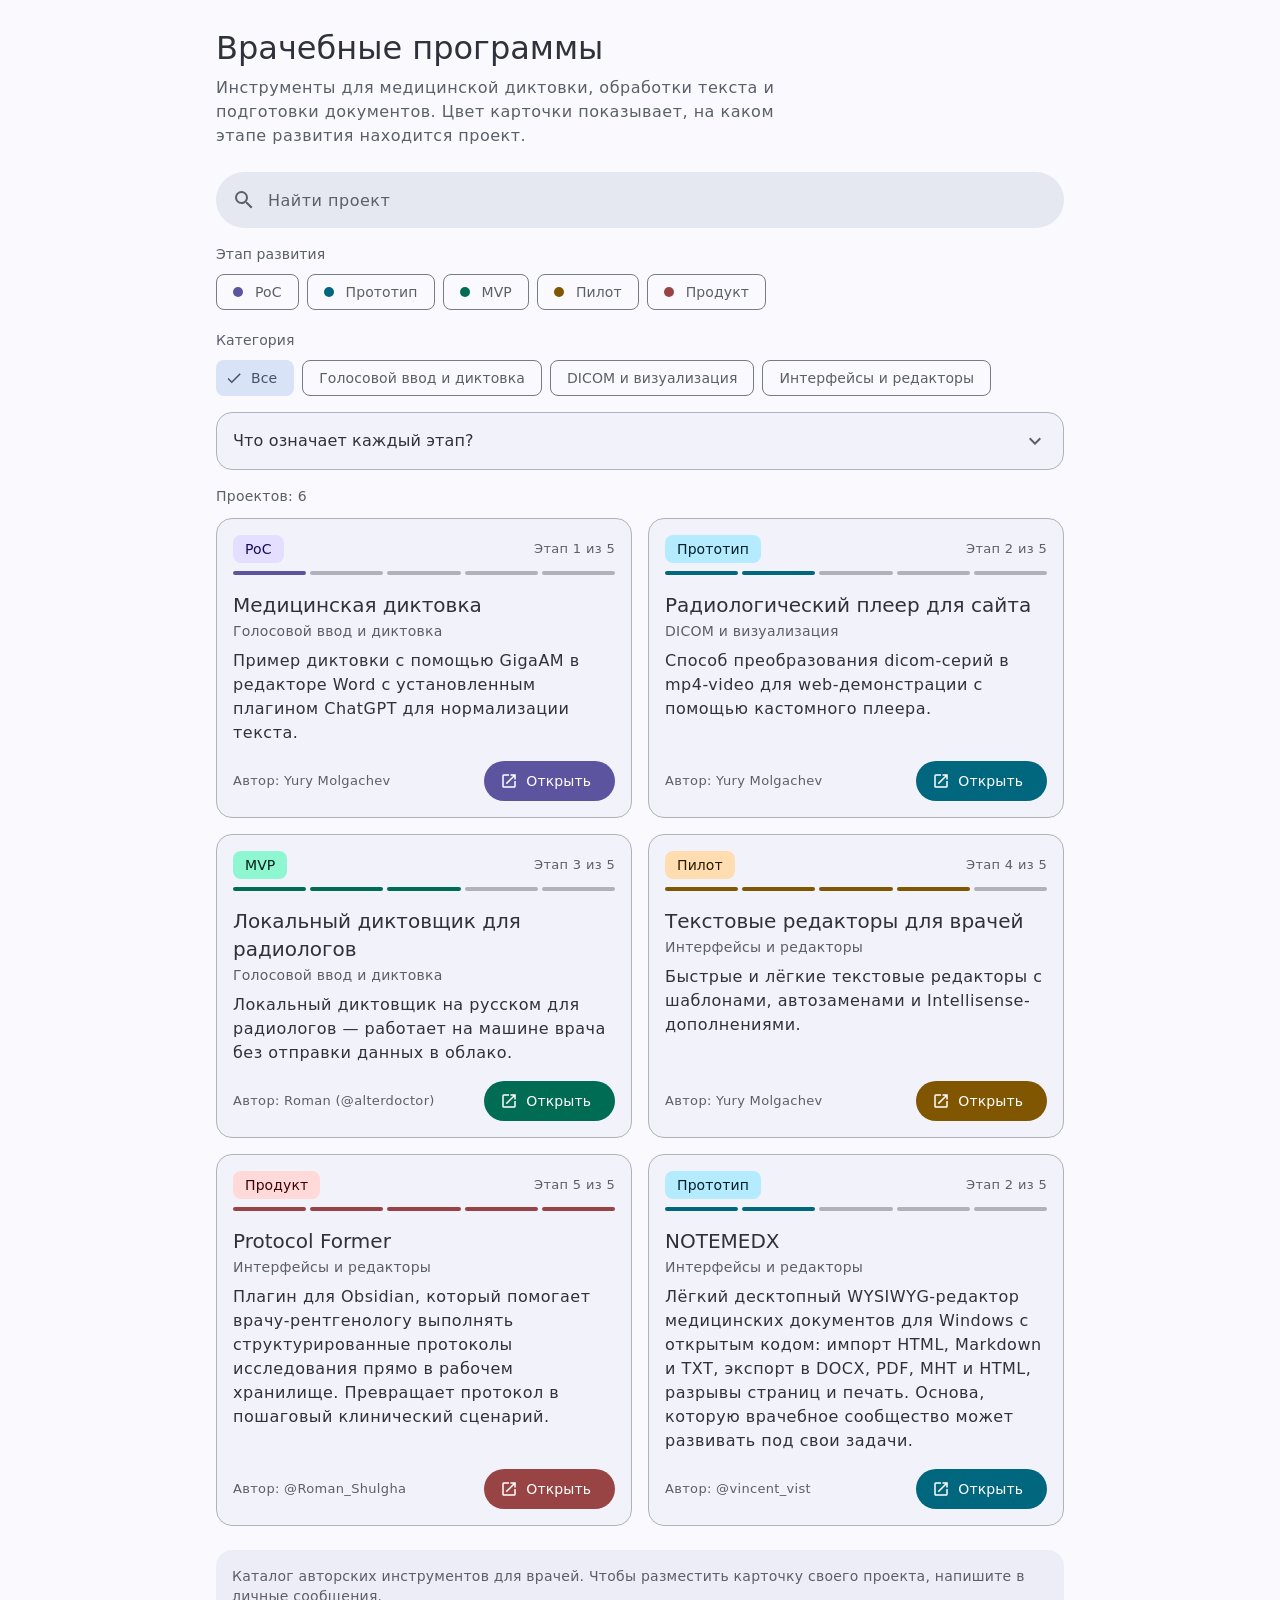
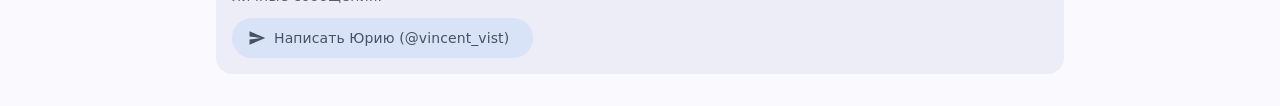
==== commit ecdfd0c8: "Update catalog" ====
--- a/index.html
+++ b/index.html
@@ -320,7 +320,11 @@
       { id:"protocol-former", stage:"product", title:"Protocol Former",
         description:"Плагин для Obsidian, который помогает врачу-рентгенологу выполнять структурированные протоколы исследования прямо в рабочем хранилище. Превращает протокол в пошаговый клинический сценарий.",
         category:"Интерфейсы и редакторы",
-        url:"https://github.com/vegacepticon/protocol-former/blob/main/README.ru.md", author:"@Roman_Shulgha", image:"" }
+        url:"https://github.com/vegacepticon/protocol-former/blob/main/README.ru.md", author:"@Roman_Shulgha", image:"" },
+      { id:"notemedx", stage:"proto", title:"NOTEMEDX",
+        description:"Лёгкий десктопный WYSIWYG-редактор медицинских документов для Windows с открытым кодом: импорт HTML, Markdown и TXT, экспорт в DOCX, PDF, MHT и HTML, разрывы страниц и печать. Основа, которую врачебное сообщество может развивать под свои задачи.",
+        category:"Интерфейсы и редакторы",
+        url:"https://github.com/radiographia/NOTEMEDX", author:"@vincent_vist", image:"" }
     ];
 
     /* ===== Иконки (Material Icons, inline SVG) ===== */
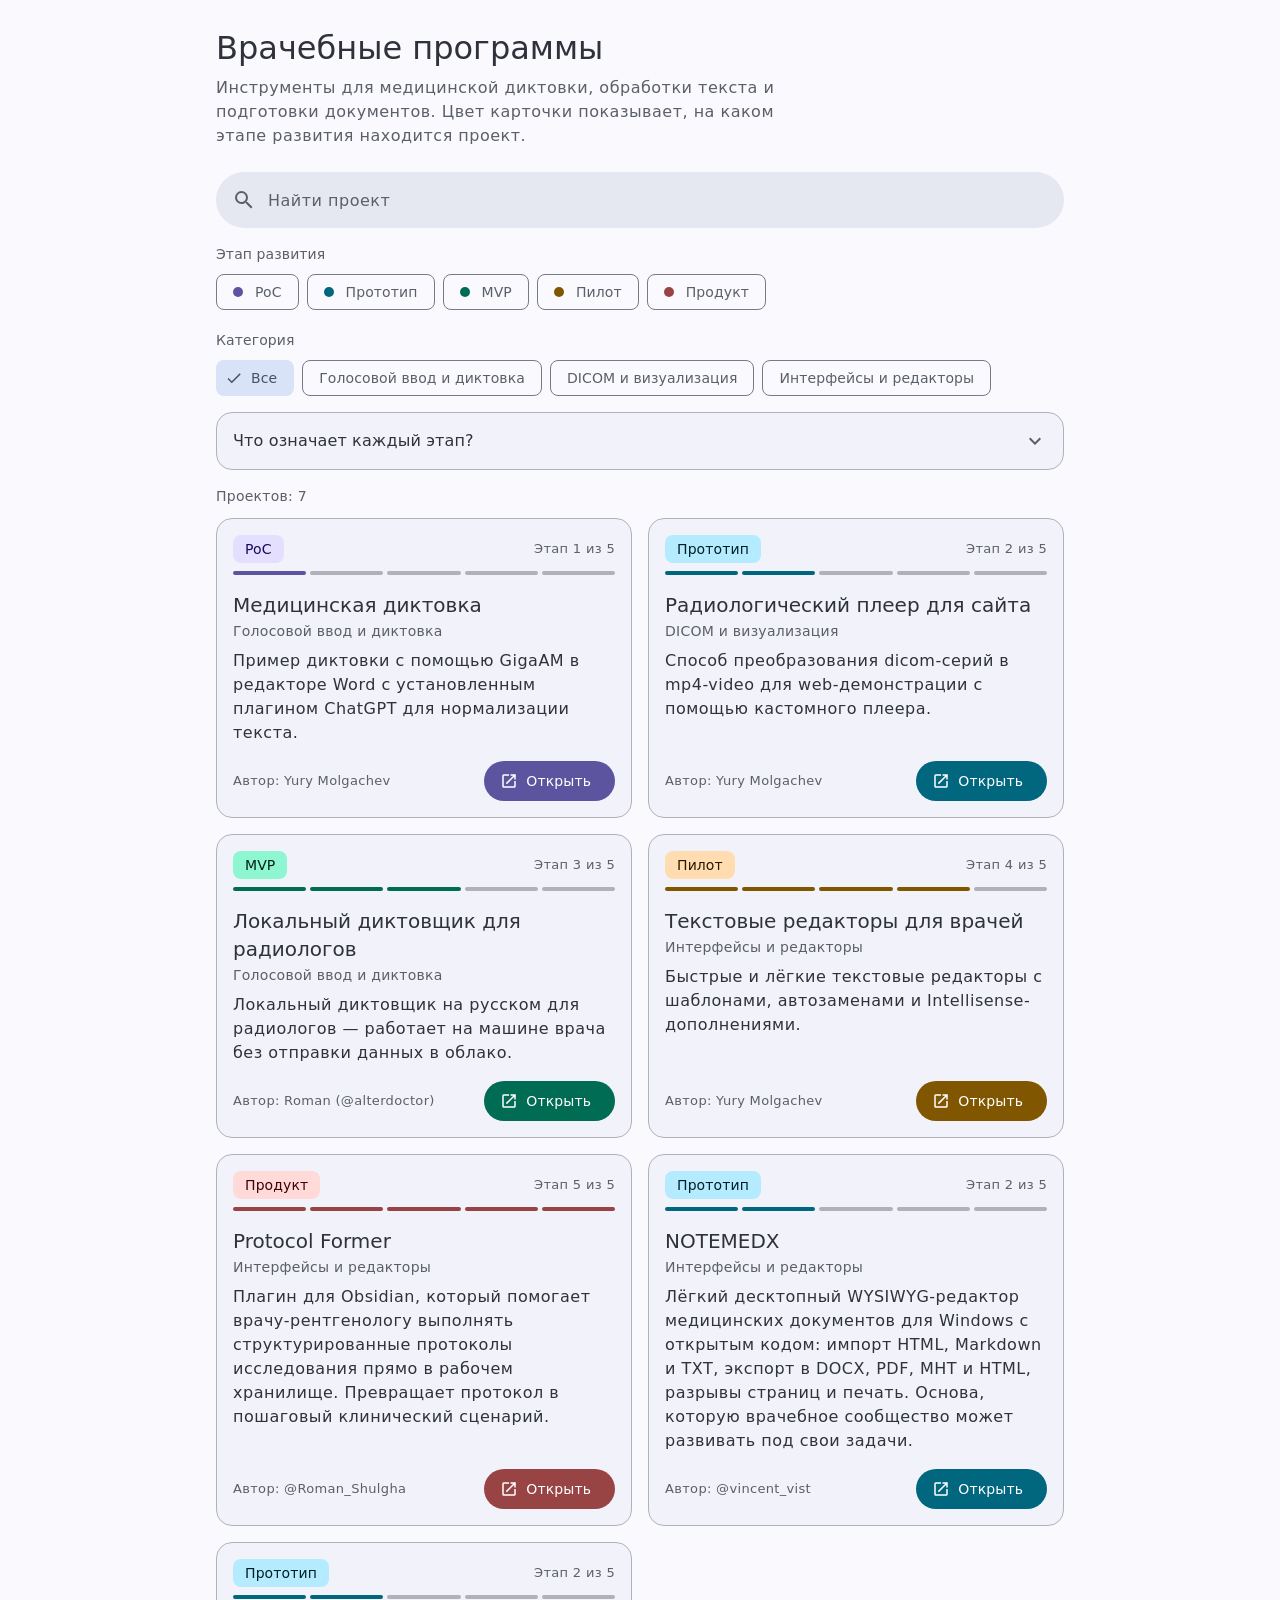
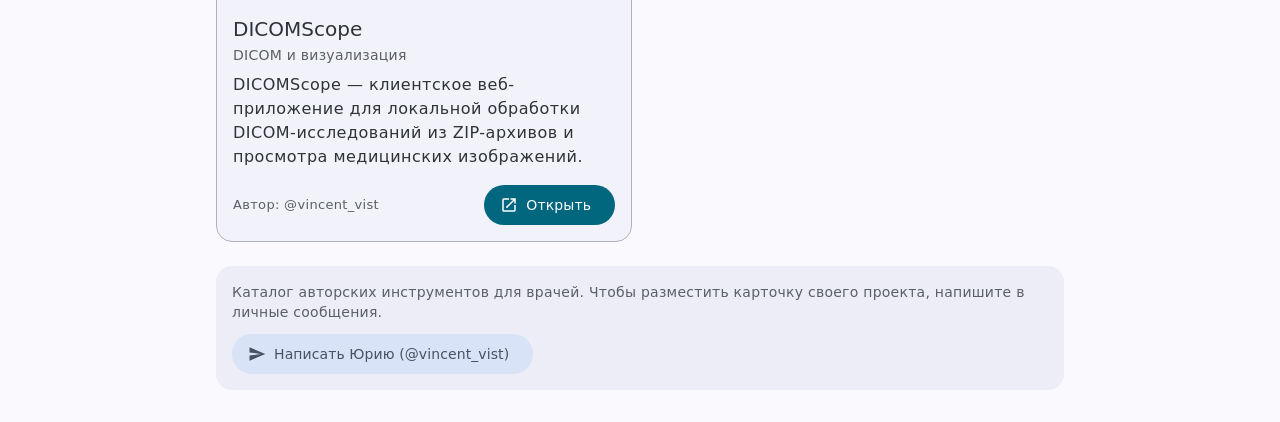
==== commit 6bde13b6: "Update catalog" ====
--- a/index.html
+++ b/index.html
@@ -324,7 +324,11 @@
       { id:"notemedx", stage:"proto", title:"NOTEMEDX",
         description:"Лёгкий десктопный WYSIWYG-редактор медицинских документов для Windows с открытым кодом: импорт HTML, Markdown и TXT, экспорт в DOCX, PDF, MHT и HTML, разрывы страниц и печать. Основа, которую врачебное сообщество может развивать под свои задачи.",
         category:"Интерфейсы и редакторы",
-        url:"https://github.com/radiographia/NOTEMEDX", author:"@vincent_vist", image:"" }
+        url:"https://github.com/radiographia/NOTEMEDX", author:"@vincent_vist", image:"" },
+      { id:"DICOMScope", stage:"proto", title:"DICOMScope",
+        description:"DICOMScope — клиентское веб-приложение для локальной обработки DICOM-исследований из ZIP-архивов и просмотра медицинских изображений.",
+        category:"DICOM и визуализация",
+        url:"https://t.me/DICOMScope_bot/app", author:"@vincent_vist", image:"" }		
     ];
 
     /* ===== Иконки (Material Icons, inline SVG) ===== */
